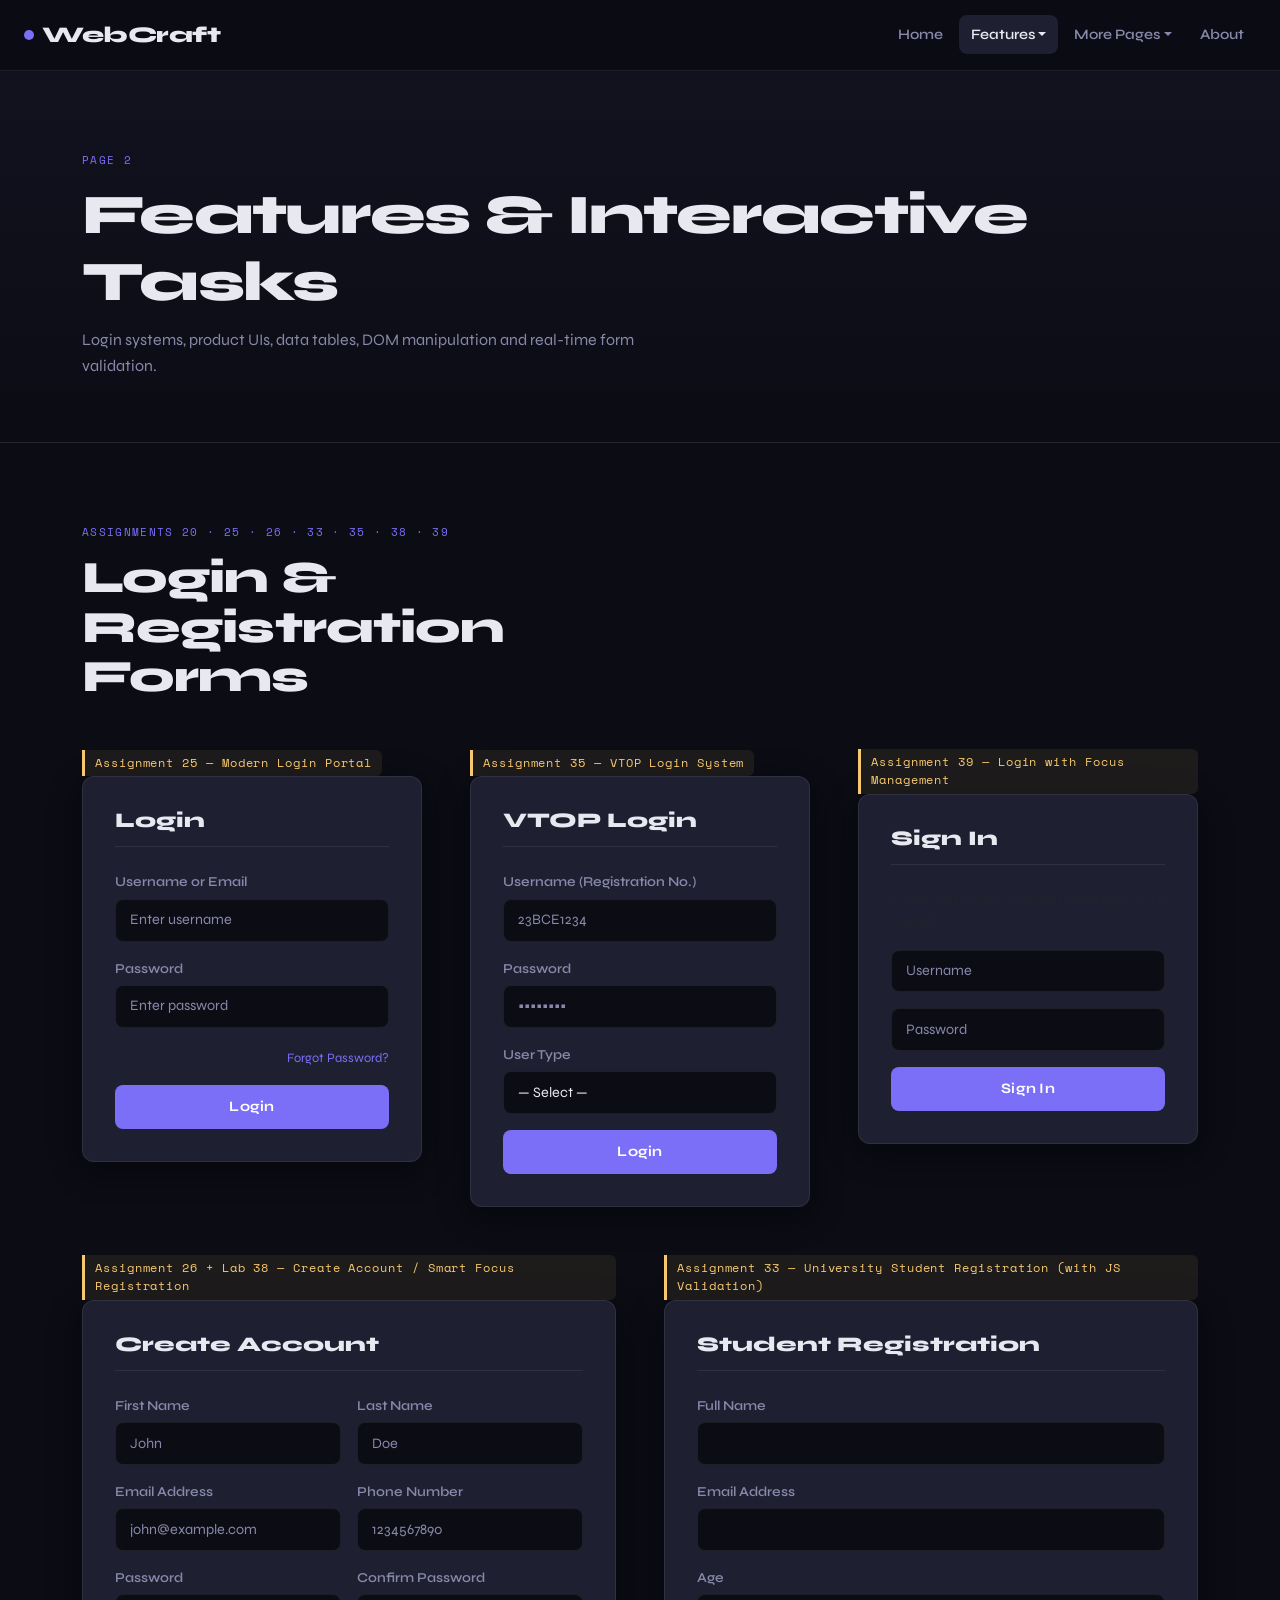
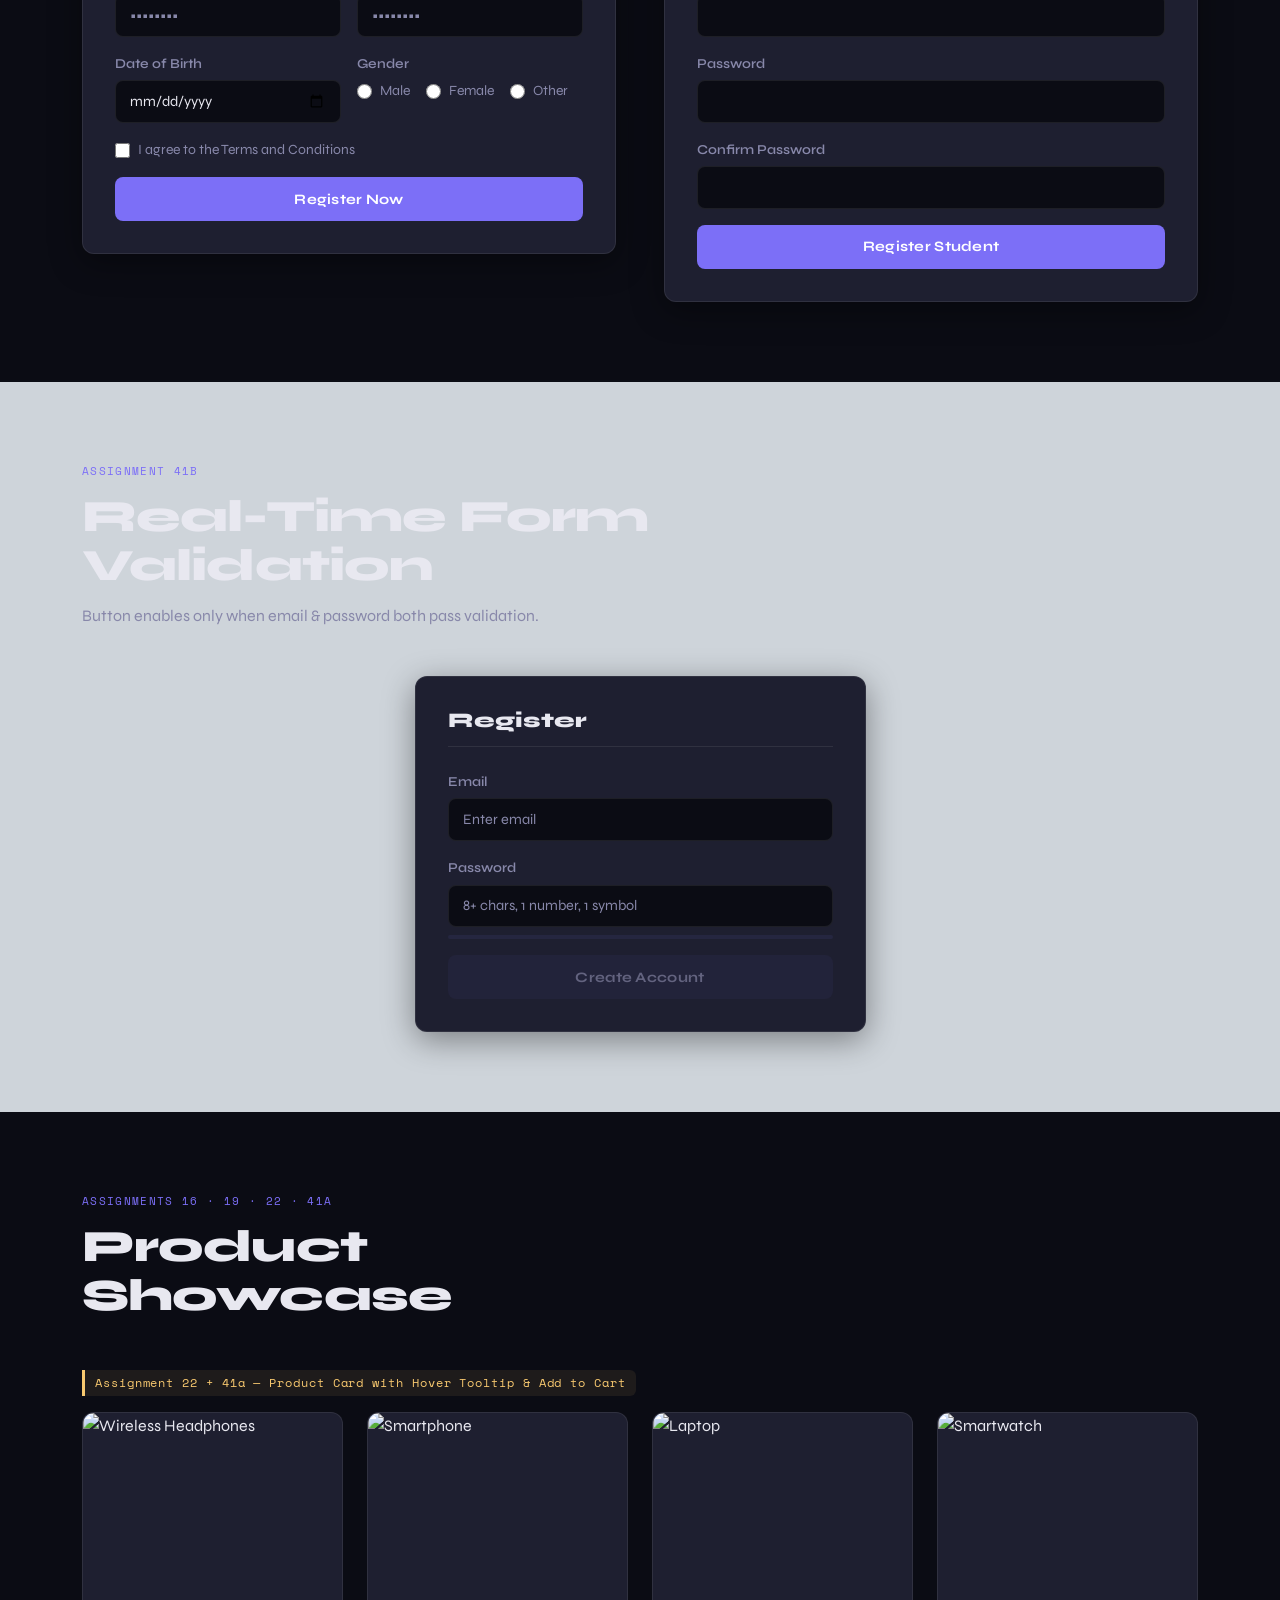
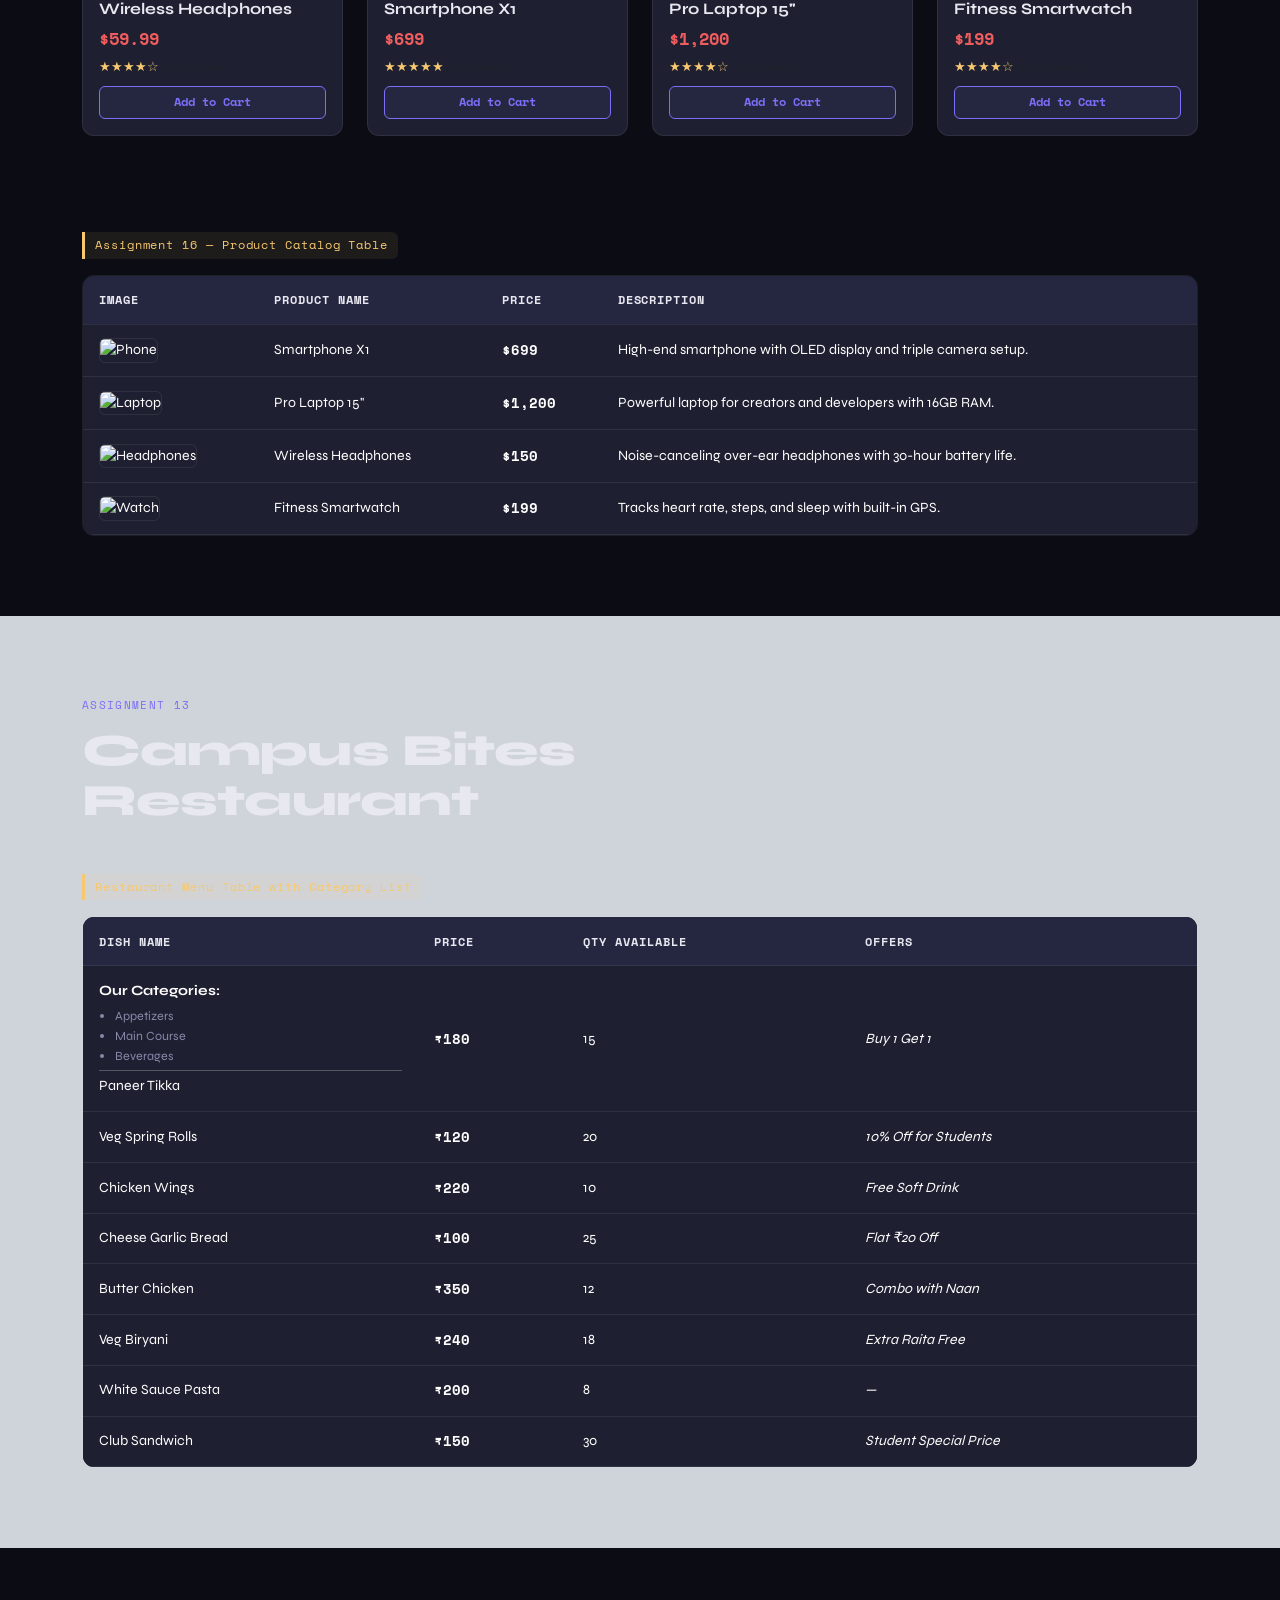
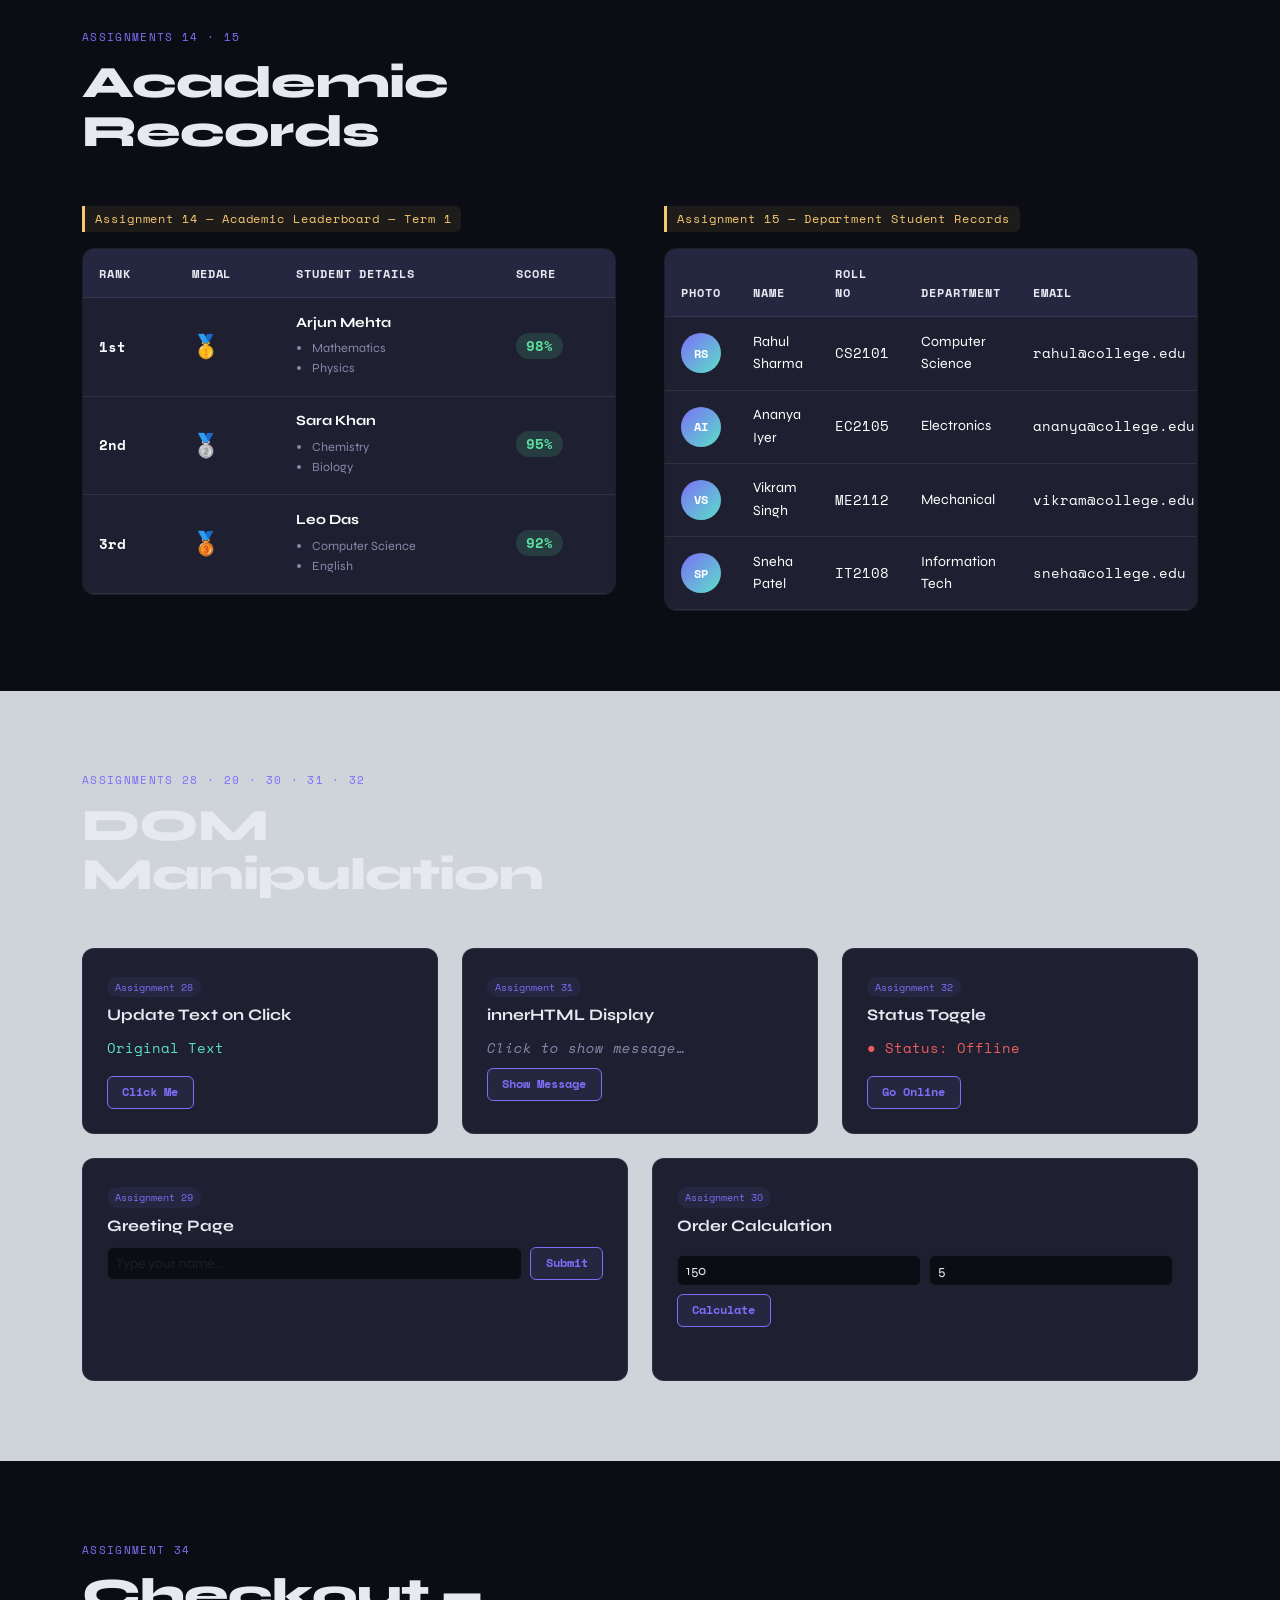
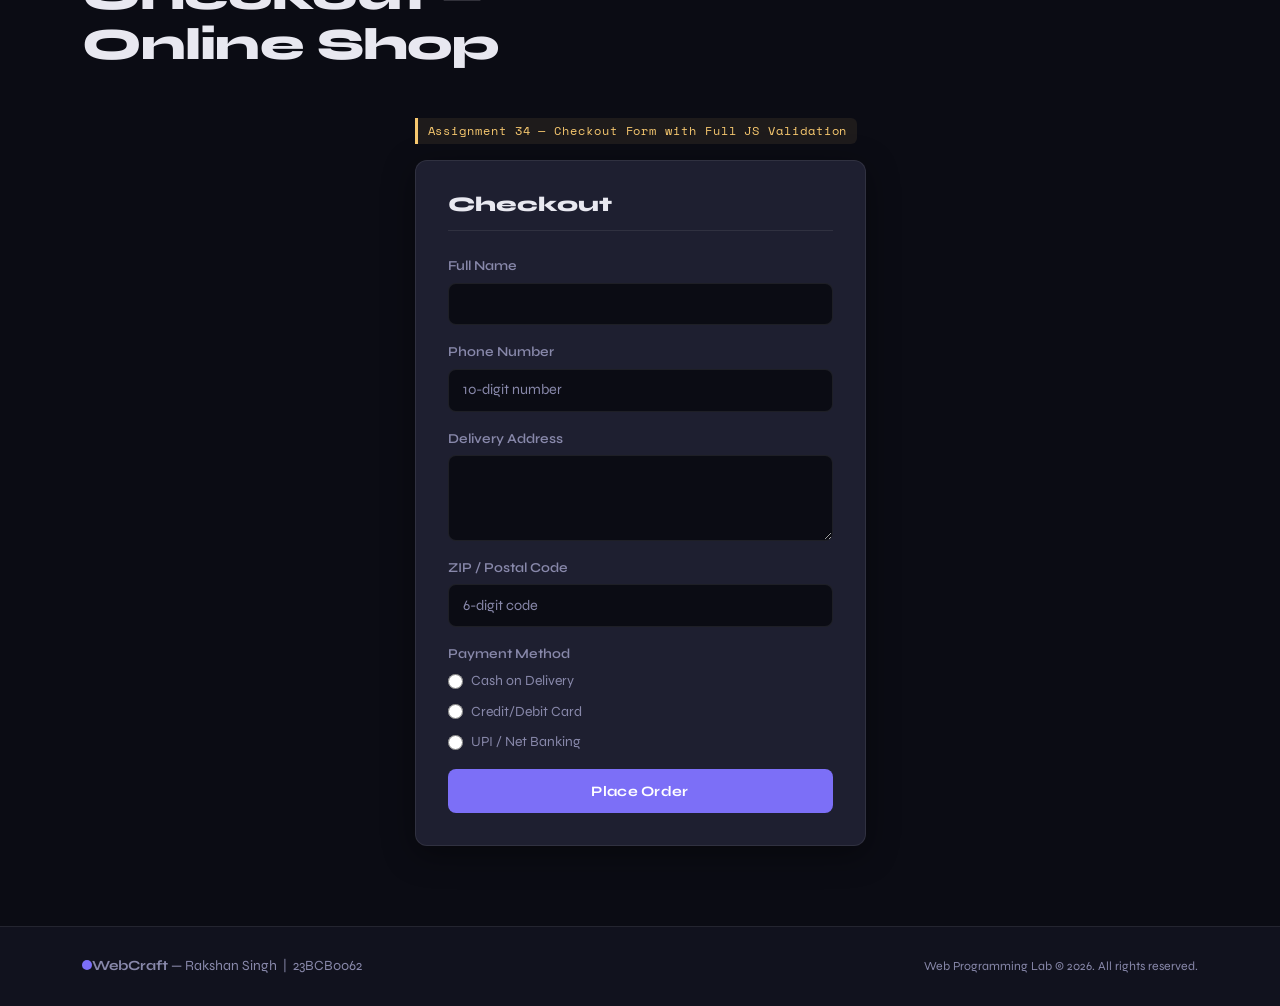
==== page2.html @ 4d91713a "Add files via upload" ====
<!DOCTYPE html>
<html lang="en">
<head>
  <meta charset="UTF-8" />
  <meta name="viewport" content="width=device-width, initial-scale=1.0" />
  <title>Features — WebCraft</title>
  <link href="https://cdn.jsdelivr.net/npm/bootstrap@5.3.2/dist/css/bootstrap.min.css" rel="stylesheet" />
  <link href="https://fonts.googleapis.com/css2?family=Space+Mono:wght@400;700&family=Syne:wght@400;600;800&display=swap" rel="stylesheet" />
  <link rel="stylesheet" href="styles.css" />
</head>
<body>

<!-- ═══════════════════════════════ NAVBAR ═══════════════════════════════ -->
<nav class="navbar navbar-expand-lg sticky-top" id="mainNav">
  <div class="container-fluid px-4">
    <a class="navbar-brand" href="index.html"><span class="brand-dot"></span>WebCraft</a>
    <button class="navbar-toggler" type="button" data-bs-toggle="collapse" data-bs-target="#navbarNav">
      <span class="toggler-icon"></span>
    </button>
    <div class="collapse navbar-collapse justify-content-end" id="navbarNav">
      <ul class="navbar-nav gap-1 align-items-lg-center">
        <li class="nav-item"><a class="nav-link" href="index.html">Home</a></li>
        <li class="nav-item dropdown">
          <a class="nav-link dropdown-toggle active" href="#" role="button" data-bs-toggle="dropdown">Features</a>
          <ul class="dropdown-menu dropdown-menu-dark">
            <li><h6 class="dropdown-header">📋 Forms & Layouts</h6></li>
            <li><a class="dropdown-item" href="#login-section">Login / Registration</a></li>
            <li><a class="dropdown-item" href="#product-section">Product Showcase</a></li>
            <li><a class="dropdown-item" href="#menu-section">Restaurant Menu</a></li>
            <li><a class="dropdown-item" href="#leaderboard-section">Leaderboard</a></li>
            <li><hr class="dropdown-divider"></li>
            <li><h6 class="dropdown-header">⚡ Interactive JS</h6></li>
            <li><a class="dropdown-item" href="#dom-section">DOM Manipulation</a></li>
            <li><a class="dropdown-item" href="#validation-section">Live Validation</a></li>
            <li><a class="dropdown-item" href="#checkout-section">Checkout Form</a></li>
          </ul>
        </li>
        <li class="nav-item dropdown">
          <a class="nav-link dropdown-toggle" href="#" role="button" data-bs-toggle="dropdown">More Pages</a>
          <ul class="dropdown-menu dropdown-menu-dark">
            <li><a class="dropdown-item" href="page3.html#course-section">Course Outline</a></li>
            <li><a class="dropdown-item" href="page3.html#student-section">Student Records</a></li>
            <li><a class="dropdown-item" href="page3.html#booking-section">Hotel Booking</a></li>
            <li><a class="dropdown-item" href="page3.html#exam-section">Exam Registration</a></li>
            <li><a class="dropdown-item" href="page3.html#contact-section">Contact Us</a></li>
          </ul>
        </li>
        <li class="nav-item"><a class="nav-link" href="page3.html">About</a></li>
      </ul>
    </div>
  </div>
</nav>

<!-- PAGE HERO -->
<div class="page-hero">
  <div class="container">
    <span class="section-tag">PAGE 2</span>
    <h1 class="page-hero-title">Features & Interactive Tasks</h1>
    <p class="page-hero-sub">Login systems, product UIs, data tables, DOM manipulation and real-time form validation.</p>
  </div>
</div>

<!-- ════════════════════════════════════════════════════════════════
     SECTION 1 — LOGIN / REGISTRATION  (Assignments 20, 25, 26, 33, 35, 38, 39)
════════════════════════════════════════════════════════════════ -->
<section class="py-6" id="login-section">
  <div class="container">
    <div class="section-header mb-5">
      <span class="section-tag">ASSIGNMENTS 20 · 25 · 26 · 33 · 35 · 38 · 39</span>
      <h2 class="section-title">Login & Registration Forms</h2>
    </div>

    <div class="row g-5 justify-content-center">

      <!-- ── Assignment 25: Modern Login Portal ── -->
      <div class="col-lg-4 col-md-6">
        <div class="task-label">Assignment 25 — Modern Login Portal</div>
        <div class="form-glass-card">
          <h4 class="form-card-title">Login</h4>
          <form id="loginForm25" novalidate>
            <div class="mb-3">
              <label class="form-label">Username or Email</label>
              <input type="text" id="user25" class="form-control fc-dark" placeholder="Enter username" required>
            </div>
            <div class="mb-3">
              <label class="form-label">Password</label>
              <input type="password" id="pass25" class="form-control fc-dark" placeholder="Enter password" required>
            </div>
            <div class="text-end mb-3">
              <a href="#" class="forgot-link">Forgot Password?</a>
            </div>
            <button type="submit" class="btn btn-primary-custom w-100">Login</button>
          </form>
        </div>
      </div>

      <!-- ── Assignment 35: VTOP Login ── -->
      <div class="col-lg-4 col-md-6">
        <div class="task-label">Assignment 35 — VTOP Login System</div>
        <div class="form-glass-card">
          <h4 class="form-card-title">VTOP Login</h4>
          <form id="vtopForm" novalidate>
            <div class="mb-3">
              <label class="form-label">Username (Registration No.)</label>
              <input type="text" id="vtopUser" class="form-control fc-dark" placeholder="23BCE1234" required>
              <div class="err-msg" id="vtopUserErr">Username is required.</div>
            </div>
            <div class="mb-3">
              <label class="form-label">Password</label>
              <input type="password" id="vtopPass" class="form-control fc-dark" placeholder="••••••••" required>
              <div class="err-msg" id="vtopPassErr">Password is required.</div>
            </div>
            <div class="mb-3">
              <label class="form-label">User Type</label>
              <select id="vtopType" class="form-select fc-dark">
                <option value="">— Select —</option>
                <option value="student">Student</option>
                <option value="faculty">Faculty</option>
                <option value="admin">Admin</option>
              </select>
              <div class="err-msg" id="vtopTypeErr">Please select user type.</div>
            </div>
            <button type="submit" class="btn btn-primary-custom w-100">Login</button>
          </form>
          <!-- Dashboard (hidden by default) -->
          <div id="vtopDashboard" class="vtop-dashboard d-none mt-3">
            <h5 id="vtopWelcomeMsg" class="text-success"></h5>
            <p>You have successfully accessed the VTOP Dashboard.</p>
            <button class="btn btn-sm btn-outline-danger" onclick="vtopLogout()">Logout</button>
          </div>
        </div>
      </div>

      <!-- ── Assignment 39: Focus-managed Login ── -->
      <div class="col-lg-4 col-md-6">
        <div class="task-label">Assignment 39 — Login with Focus Management</div>
        <div class="form-glass-card">
          <h4 class="form-card-title">Sign In</h4>
          <p class="text-muted small">Tab or press Enter after username to jump to password.</p>
          <form id="loginForm39">
            <div class="mb-3">
              <input type="text" id="username39" class="form-control fc-dark" placeholder="Username" required>
            </div>
            <div class="mb-3">
              <input type="password" id="password39" class="form-control fc-dark" placeholder="Password" required>
            </div>
            <button type="submit" class="btn btn-primary-custom w-100">Sign In</button>
          </form>
        </div>
      </div>

      <!-- ── Assignment 26 / Lab38: Create Account ── -->
      <div class="col-lg-6">
        <div class="task-label">Assignment 26 + Lab 38 — Create Account / Smart Focus Registration</div>
        <div class="form-glass-card">
          <h4 class="form-card-title">Create Account</h4>
          <form id="regForm26" novalidate>
            <div class="row g-3">
              <div class="col-6">
                <label class="form-label">First Name</label>
                <input type="text" id="fn26" class="form-control fc-dark" placeholder="John" required>
              </div>
              <div class="col-6">
                <label class="form-label">Last Name</label>
                <input type="text" id="ln26" class="form-control fc-dark" placeholder="Doe" required>
              </div>
              <div class="col-6">
                <label class="form-label">Email Address</label>
                <input type="email" id="email26" class="form-control fc-dark" placeholder="john@example.com" required>
              </div>
              <div class="col-6">
                <label class="form-label">Phone Number</label>
                <input type="tel" id="phone26" class="form-control fc-dark" placeholder="1234567890" required>
              </div>
              <div class="col-6">
                <label class="form-label">Password</label>
                <input type="password" id="pass26" class="form-control fc-dark" placeholder="••••••••" required>
              </div>
              <div class="col-6">
                <label class="form-label">Confirm Password</label>
                <input type="password" id="cpass26" class="form-control fc-dark" placeholder="••••••••" required>
              </div>
              <div class="col-6">
                <label class="form-label">Date of Birth</label>
                <input type="date" id="dob26" class="form-control fc-dark" required>
              </div>
              <div class="col-6">
                <label class="form-label d-block">Gender</label>
                <div class="d-flex gap-3 mt-1">
                  <label class="check-label"><input type="radio" name="gender26" value="male"> Male</label>
                  <label class="check-label"><input type="radio" name="gender26" value="female"> Female</label>
                  <label class="check-label"><input type="radio" name="gender26" value="other"> Other</label>
                </div>
              </div>
              <div class="col-12">
                <label class="check-label">
                  <input type="checkbox" id="terms26" required> I agree to the Terms and Conditions
                </label>
              </div>
              <div class="col-12">
                <div class="err-msg" id="regErr26"></div>
                <button type="submit" class="btn btn-primary-custom w-100">Register Now</button>
              </div>
            </div>
          </form>
        </div>
      </div>

      <!-- ── Assignment 33: University Student Registration with Validation ── -->
      <div class="col-lg-6">
        <div class="task-label">Assignment 33 — University Student Registration (with JS Validation)</div>
        <div class="form-glass-card">
          <h4 class="form-card-title">Student Registration</h4>
          <form id="uniForm33" novalidate>
            <div class="mb-3">
              <label class="form-label">Full Name</label>
              <input type="text" id="stuName33" class="form-control fc-dark" required>
              <div class="err-msg" id="nameErr33">Full name is required.</div>
            </div>
            <div class="mb-3">
              <label class="form-label">Email Address</label>
              <input type="email" id="stuEmail33" class="form-control fc-dark" required>
              <div class="err-msg" id="emailErr33">Enter a valid email address.</div>
            </div>
            <div class="mb-3">
              <label class="form-label">Age</label>
              <input type="number" id="stuAge33" class="form-control fc-dark" required>
              <div class="err-msg" id="ageErr33">Must be a number and at least 18.</div>
            </div>
            <div class="mb-3">
              <label class="form-label">Password</label>
              <input type="password" id="stuPass33" class="form-control fc-dark" required>
              <div class="err-msg" id="passErr33">Minimum 8 characters required.</div>
            </div>
            <div class="mb-3">
              <label class="form-label">Confirm Password</label>
              <input type="password" id="stuConfirm33" class="form-control fc-dark" required>
              <div class="err-msg" id="confirmErr33">Passwords do not match.</div>
            </div>
            <button type="submit" class="btn btn-primary-custom w-100">Register Student</button>
          </form>
        </div>
      </div>

    </div>
  </div>
</section>

<!-- ════════════════════════════════════════════════════════════════
     SECTION 2 — LIVE FORM VALIDATION  (Assignment 41b)
════════════════════════════════════════════════════════════════ -->
<section class="py-6 bg-dark-subtle" id="validation-section">
  <div class="container">
    <div class="section-header mb-5">
      <span class="section-tag">ASSIGNMENT 41b</span>
      <h2 class="section-title">Real-Time Form Validation</h2>
      <p class="section-sub">Button enables only when email & password both pass validation.</p>
    </div>
    <div class="row justify-content-center">
      <div class="col-md-5">
        <div class="form-glass-card">
          <h4 class="form-card-title">Register</h4>
          <form id="regForm41" novalidate>
            <div class="mb-3 position-relative">
              <label class="form-label">Email</label>
              <input type="text" id="email41" class="form-control fc-dark" placeholder="Enter email">
              <span id="emailIcon41" class="valid-icon"></span>
              <div class="err-msg" id="emailError41">Invalid email format</div>
            </div>
            <div class="mb-3">
              <label class="form-label">Password</label>
              <input type="password" id="password41" class="form-control fc-dark" placeholder="8+ chars, 1 number, 1 symbol">
              <div class="err-msg" id="passError41">Password is too weak</div>
              <div class="password-strength-bar mt-2">
                <div id="strengthBar" class="strength-fill"></div>
              </div>
              <small id="strengthText" class="text-muted"></small>
            </div>
            <button type="submit" id="submitBtn41" class="btn btn-primary-custom w-100" disabled>Create Account</button>
          </form>
        </div>
      </div>
    </div>
  </div>
</section>

<!-- ════════════════════════════════════════════════════════════════
     SECTION 3 — PRODUCT SHOWCASE  (Assignments 16, 19, 22, 41a)
════════════════════════════════════════════════════════════════ -->
<section class="py-6" id="product-section">
  <div class="container">
    <div class="section-header mb-5">
      <span class="section-tag">ASSIGNMENTS 16 · 19 · 22 · 41a</span>
      <h2 class="section-title">Product Showcase</h2>
    </div>

    <!-- Assignment 22: Product Card with hover + Add to Cart -->
    <div class="task-label mb-3">Assignment 22 + 41a — Product Card with Hover Tooltip & Add to Cart</div>
    <div class="row g-4 justify-content-center mb-5">
      <div class="col-md-4 col-lg-3" id="tooltip-product-col">
        <div class="product-card-custom position-relative">
          <div class="tooltip-wrapper">
            <img src="https://via.placeholder.com/280x200/1a1a2e/e0e0ff?text=Wireless+Headphones" alt="Wireless Headphones" class="product-img-custom" id="productImg41">
            <div id="tooltip41" class="product-tooltip">
              <span class="tooltip-price">Price: $59.99</span>
              <hr class="tooltip-hr">
              <span>High-quality noise-canceling, 20hrs battery, ergonomic design</span>
            </div>
          </div>
          <div class="p-3">
            <h5 class="product-name-custom">Wireless Headphones</h5>
            <div class="product-price-custom">$59.99</div>
            <div class="product-rating">★★★★☆ <small class="text-muted">(128 Reviews)</small></div>
            <button class="btn btn-accent-sm w-100 mt-2" onclick="addToCart(this, 'Wireless Headphones')">Add to Cart</button>
          </div>
        </div>
      </div>

      <!-- Assignment 19: Flexbox Product Grid -->
      <div class="col-md-4 col-lg-3">
        <div class="product-card-custom">
          <img src="https://via.placeholder.com/280x200/1a1a2e/e0e0ff?text=Smartphone+X1" alt="Smartphone" class="product-img-custom">
          <div class="p-3">
            <h5 class="product-name-custom">Smartphone X1</h5>
            <div class="product-price-custom">$699</div>
            <div class="product-rating">★★★★★ <small class="text-muted">(340 Reviews)</small></div>
            <button class="btn btn-accent-sm w-100 mt-2" onclick="addToCart(this, 'Smartphone X1')">Add to Cart</button>
          </div>
        </div>
      </div>

      <div class="col-md-4 col-lg-3">
        <div class="product-card-custom">
          <img src="https://via.placeholder.com/280x200/1a1a2e/e0e0ff?text=Pro+Laptop+15" alt="Laptop" class="product-img-custom">
          <div class="p-3">
            <h5 class="product-name-custom">Pro Laptop 15"</h5>
            <div class="product-price-custom">$1,200</div>
            <div class="product-rating">★★★★☆ <small class="text-muted">(215 Reviews)</small></div>
            <button class="btn btn-accent-sm w-100 mt-2" onclick="addToCart(this, 'Pro Laptop 15')">Add to Cart</button>
          </div>
        </div>
      </div>

      <div class="col-md-4 col-lg-3">
        <div class="product-card-custom">
          <img src="https://via.placeholder.com/280x200/1a1a2e/e0e0ff?text=Smartwatch" alt="Smartwatch" class="product-img-custom">
          <div class="p-3">
            <h5 class="product-name-custom">Fitness Smartwatch</h5>
            <div class="product-price-custom">$199</div>
            <div class="product-rating">★★★★☆ <small class="text-muted">(90 Reviews)</small></div>
            <button class="btn btn-accent-sm w-100 mt-2" onclick="addToCart(this, 'Fitness Smartwatch')">Add to Cart</button>
          </div>
        </div>
      </div>
    </div>

    <!-- Cart Status -->
    <div id="cartStatus" class="cart-status d-none">
      🛒 Cart: <span id="cartItems"></span>
    </div>

    <!-- Assignment 16: Product Catalog Table -->
    <div class="task-label mt-5 mb-3">Assignment 16 — Product Catalog Table</div>
    <div class="table-wrapper">
      <table class="table table-dark table-hover align-middle mb-0">
        <thead>
          <tr>
            <th>Image</th>
            <th>Product Name</th>
            <th>Price</th>
            <th>Description</th>
          </tr>
        </thead>
        <tbody>
          <tr>
            <td><img src="https://via.placeholder.com/60x60/2a2a4a/e0e0ff?text=📱" alt="Phone" class="table-img"></td>
            <td>Smartphone X1</td>
            <td class="price-cell">$699</td>
            <td>High-end smartphone with OLED display and triple camera setup.</td>
          </tr>
          <tr>
            <td><img src="https://via.placeholder.com/60x60/2a2a4a/e0e0ff?text=💻" alt="Laptop" class="table-img"></td>
            <td>Pro Laptop 15"</td>
            <td class="price-cell">$1,200</td>
            <td>Powerful laptop for creators and developers with 16GB RAM.</td>
          </tr>
          <tr>
            <td><img src="https://via.placeholder.com/60x60/2a2a4a/e0e0ff?text=🎧" alt="Headphones" class="table-img"></td>
            <td>Wireless Headphones</td>
            <td class="price-cell">$150</td>
            <td>Noise-canceling over-ear headphones with 30-hour battery life.</td>
          </tr>
          <tr>
            <td><img src="https://via.placeholder.com/60x60/2a2a4a/e0e0ff?text=⌚" alt="Watch" class="table-img"></td>
            <td>Fitness Smartwatch</td>
            <td class="price-cell">$199</td>
            <td>Tracks heart rate, steps, and sleep with built-in GPS.</td>
          </tr>
        </tbody>
      </table>
    </div>

  </div>
</section>

<!-- ════════════════════════════════════════════════════════════════
     SECTION 4 — RESTAURANT MENU  (Assignment 13)
════════════════════════════════════════════════════════════════ -->
<section class="py-6 bg-dark-subtle" id="menu-section">
  <div class="container">
    <div class="section-header mb-5">
      <span class="section-tag">ASSIGNMENT 13</span>
      <h2 class="section-title">Campus Bites Restaurant</h2>
    </div>
    <div class="task-label mb-3">Restaurant Menu Table with Category List</div>
    <div class="table-wrapper">
      <table class="table table-dark table-hover align-middle mb-0">
        <thead>
          <tr>
            <th>Dish Name</th>
            <th>Price</th>
            <th>Qty Available</th>
            <th>Offers</th>
          </tr>
        </thead>
        <tbody>
          <tr>
            <td>
              <strong class="d-block">Our Categories:</strong>
              <ul class="menu-cat-list">
                <li>Appetizers</li>
                <li>Main Course</li>
                <li>Beverages</li>
              </ul>
              <hr class="my-1">
              Paneer Tikka
            </td>
            <td class="price-cell">₹180</td>
            <td>15</td>
            <td class="offer-cell">Buy 1 Get 1</td>
          </tr>
          <tr>
            <td>Veg Spring Rolls</td>
            <td class="price-cell">₹120</td>
            <td>20</td>
            <td class="offer-cell">10% Off for Students</td>
          </tr>
          <tr>
            <td>Chicken Wings</td>
            <td class="price-cell">₹220</td>
            <td>10</td>
            <td class="offer-cell">Free Soft Drink</td>
          </tr>
          <tr>
            <td>Cheese Garlic Bread</td>
            <td class="price-cell">₹100</td>
            <td>25</td>
            <td class="offer-cell">Flat ₹20 Off</td>
          </tr>
          <tr>
            <td>Butter Chicken</td>
            <td class="price-cell">₹350</td>
            <td>12</td>
            <td class="offer-cell">Combo with Naan</td>
          </tr>
          <tr>
            <td>Veg Biryani</td>
            <td class="price-cell">₹240</td>
            <td>18</td>
            <td class="offer-cell">Extra Raita Free</td>
          </tr>
          <tr>
            <td>White Sauce Pasta</td>
            <td class="price-cell">₹200</td>
            <td>8</td>
            <td class="offer-cell">—</td>
          </tr>
          <tr>
            <td>Club Sandwich</td>
            <td class="price-cell">₹150</td>
            <td>30</td>
            <td class="offer-cell">Student Special Price</td>
          </tr>
        </tbody>
      </table>
    </div>
  </div>
</section>

<!-- ════════════════════════════════════════════════════════════════
     SECTION 5 — LEADERBOARD + STUDENT RECORDS  (Assignments 14, 15)
════════════════════════════════════════════════════════════════ -->
<section class="py-6" id="leaderboard-section">
  <div class="container">
    <div class="section-header mb-5">
      <span class="section-tag">ASSIGNMENTS 14 · 15</span>
      <h2 class="section-title">Academic Records</h2>
    </div>
    <div class="row g-5">

      <!-- Assignment 14: Academic Leaderboard -->
      <div class="col-lg-6">
        <div class="task-label mb-3">Assignment 14 — Academic Leaderboard — Term 1</div>
        <div class="table-wrapper">
          <table class="table table-dark table-hover align-middle mb-0">
            <thead>
              <tr><th>Rank</th><th>Medal</th><th>Student Details</th><th>Score</th></tr>
            </thead>
            <tbody>
              <tr>
                <td class="rank-cell">1st</td>
                <td><span class="medal gold">🥇</span></td>
                <td>
                  <strong>Arjun Mehta</strong>
                  <ul class="subject-list"><li>Mathematics</li><li>Physics</li></ul>
                </td>
                <td><span class="score-badge">98%</span></td>
              </tr>
              <tr>
                <td class="rank-cell">2nd</td>
                <td><span class="medal silver">🥈</span></td>
                <td>
                  <strong>Sara Khan</strong>
                  <ul class="subject-list"><li>Chemistry</li><li>Biology</li></ul>
                </td>
                <td><span class="score-badge">95%</span></td>
              </tr>
              <tr>
                <td class="rank-cell">3rd</td>
                <td><span class="medal bronze">🥉</span></td>
                <td>
                  <strong>Leo Das</strong>
                  <ul class="subject-list"><li>Computer Science</li><li>English</li></ul>
                </td>
                <td><span class="score-badge">92%</span></td>
              </tr>
            </tbody>
          </table>
        </div>
      </div>

      <!-- Assignment 15: Department Student Records -->
      <div class="col-lg-6">
        <div class="task-label mb-3">Assignment 15 — Department Student Records</div>
        <div class="table-wrapper">
          <table class="table table-dark table-hover align-middle mb-0">
            <thead>
              <tr><th>Photo</th><th>Name</th><th>Roll No</th><th>Department</th><th>Email</th></tr>
            </thead>
            <tbody>
              <tr>
                <td><div class="student-avatar">RS</div></td>
                <td>Rahul Sharma</td>
                <td class="mono-text">CS2101</td>
                <td>Computer Science</td>
                <td class="mono-text small">rahul@college.edu</td>
              </tr>
              <tr>
                <td><div class="student-avatar">AI</div></td>
                <td>Ananya Iyer</td>
                <td class="mono-text">EC2105</td>
                <td>Electronics</td>
                <td class="mono-text small">ananya@college.edu</td>
              </tr>
              <tr>
                <td><div class="student-avatar">VS</div></td>
                <td>Vikram Singh</td>
                <td class="mono-text">ME2112</td>
                <td>Mechanical</td>
                <td class="mono-text small">vikram@college.edu</td>
              </tr>
              <tr>
                <td><div class="student-avatar">SP</div></td>
                <td>Sneha Patel</td>
                <td class="mono-text">IT2108</td>
                <td>Information Tech</td>
                <td class="mono-text small">sneha@college.edu</td>
              </tr>
            </tbody>
          </table>
        </div>
      </div>

    </div>
  </div>
</section>

<!-- ════════════════════════════════════════════════════════════════
     SECTION 6 — DOM MANIPULATION  (Assignments 28, 29, 30, 31, 32)
════════════════════════════════════════════════════════════════ -->
<section class="py-6 bg-dark-subtle" id="dom-section">
  <div class="container">
    <div class="section-header mb-5">
      <span class="section-tag">ASSIGNMENTS 28 · 29 · 30 · 31 · 32</span>
      <h2 class="section-title">DOM Manipulation</h2>
    </div>
    <div class="row g-4">

      <!-- Assignment 28 -->
      <div class="col-md-4">
        <div class="demo-card">
          <div class="demo-tag">Assignment 28</div>
          <h5>Update Text on Click</h5>
          <p id="textPara28b" class="demo-output-text">Original Text</p>
          <button class="btn btn-accent-sm" onclick="document.getElementById('textPara28b').textContent='Welcome to JavaScript!'">Click Me</button>
        </div>
      </div>

      <!-- Assignment 31 -->
      <div class="col-md-4">
        <div class="demo-card">
          <div class="demo-tag">Assignment 31</div>
          <h5>innerHTML Display</h5>
          <div id="messageDisplay31b" class="demo-output-text muted-placeholder">Click to show message…</div>
          <button class="btn btn-accent-sm mt-2" onclick="document.getElementById('messageDisplay31b').innerHTML='<strong style=\'color:var(--accent)\'>Welcome to JavaScript!</strong>'">Show Message</button>
        </div>
      </div>

      <!-- Assignment 32 -->
      <div class="col-md-4">
        <div class="demo-card">
          <div class="demo-tag">Assignment 32</div>
          <h5>Status Toggle</h5>
          <p id="statusDisplay32b" class="demo-output-text status-offline">● Status: Offline</p>
          <button class="btn btn-accent-sm" onclick="goOnline('statusDisplay32b')">Go Online</button>
        </div>
      </div>

      <!-- Assignment 29 -->
      <div class="col-md-6">
        <div class="demo-card">
          <div class="demo-tag">Assignment 29</div>
          <h5>Greeting Page</h5>
          <div class="d-flex gap-2 mt-2">
            <input type="text" id="userName29b" class="form-control form-control-sm demo-input" placeholder="Type your name…">
            <button class="btn btn-accent-sm" onclick="greetUser('userName29b','displayMessage29b')">Submit</button>
          </div>
          <div id="displayMessage29b" class="demo-output-text mt-2"></div>
        </div>
      </div>

      <!-- Assignment 30 -->
      <div class="col-md-6">
        <div class="demo-card">
          <div class="demo-tag">Assignment 30</div>
          <h5>Order Calculation</h5>
          <div class="row g-2 mt-1">
            <div class="col-6">
              <input type="number" id="priceInput30b" class="form-control form-control-sm demo-input" placeholder="Price (₹)" value="150">
            </div>
            <div class="col-6">
              <input type="number" id="qtyInput30b" class="form-control form-control-sm demo-input" placeholder="Qty" value="5">
            </div>
          </div>
          <button class="btn btn-accent-sm mt-2" onclick="calcOrder('priceInput30b','qtyInput30b','orderResult30b')">Calculate</button>
          <div id="orderResult30b" class="demo-output-text mt-2"></div>
        </div>
      </div>

    </div>
  </div>
</section>

<!-- ════════════════════════════════════════════════════════════════
     SECTION 7 — CHECKOUT FORM  (Assignment 34)
════════════════════════════════════════════════════════════════ -->
<section class="py-6" id="checkout-section">
  <div class="container">
    <div class="section-header mb-5">
      <span class="section-tag">ASSIGNMENT 34</span>
      <h2 class="section-title">Checkout — Online Shop</h2>
    </div>
    <div class="row justify-content-center">
      <div class="col-lg-5 col-md-7">
        <div class="task-label mb-3">Assignment 34 — Checkout Form with Full JS Validation</div>
        <div class="form-glass-card">
          <h4 class="form-card-title">Checkout</h4>
          <form id="checkoutForm34" novalidate>
            <div class="mb-3">
              <label class="form-label">Full Name</label>
              <input type="text" id="fullName34" class="form-control fc-dark">
              <div class="err-msg" id="nameErr34">Name is required</div>
            </div>
            <div class="mb-3">
              <label class="form-label">Phone Number</label>
              <input type="text" id="phone34" class="form-control fc-dark" placeholder="10-digit number">
              <div class="err-msg" id="phoneErr34">Enter exactly 10 digits</div>
            </div>
            <div class="mb-3">
              <label class="form-label">Delivery Address</label>
              <textarea id="address34" class="form-control fc-dark" rows="3"></textarea>
              <div class="err-msg" id="addrErr34">Address is required</div>
            </div>
            <div class="mb-3">
              <label class="form-label">ZIP / Postal Code</label>
              <input type="text" id="zip34" class="form-control fc-dark" placeholder="6-digit code">
              <div class="err-msg" id="zipErr34">Invalid ZIP code format</div>
            </div>
            <div class="mb-3">
              <label class="form-label">Payment Method</label>
              <div class="d-flex flex-column gap-2">
                <label class="check-label"><input type="radio" name="payment34" value="cod"> Cash on Delivery</label>
                <label class="check-label"><input type="radio" name="payment34" value="card"> Credit/Debit Card</label>
                <label class="check-label"><input type="radio" name="payment34" value="upi"> UPI / Net Banking</label>
              </div>
              <div class="err-msg" id="payErr34">Please select a payment option</div>
            </div>
            <button type="submit" class="btn btn-primary-custom w-100">Place Order</button>
          </form>
        </div>
      </div>
    </div>
  </div>
</section>

<!-- ═══════════════════════════════ FOOTER ═══════════════════════════════ -->
<footer class="site-footer">
  <div class="container">
    <div class="row align-items-center">
      <div class="col-md-6"><span class="brand-dot"></span><strong>WebCraft</strong> — Rakshan Singh &nbsp;|&nbsp; 23BCB0062</div>
      <div class="col-md-6 text-md-end mt-3 mt-md-0"><small>Web Programming Lab &copy; 2026. All rights reserved.</small></div>
    </div>
  </div>
</footer>

<script src="https://cdn.jsdelivr.net/npm/bootstrap@5.3.2/dist/js/bootstrap.bundle.min.js"></script>
<script src="script.js"></script>
</body>
</html>
---- styles.css ----
/* ═══════════════════════════════════════════════════════════
   WebCraft — styles.css
   Rakshan Singh · 23BCB0062 · Web Programming Lab
═══════════════════════════════════════════════════════════ */

/* ── CSS VARIABLES ── */
:root {
  --bg:         #0b0c14;
  --bg2:        #11121e;
  --bg3:        #181929;
  --surface:    #1e1f30;
  --surface2:   #252640;
  --border:     rgba(255,255,255,0.08);
  --accent:     #7c6ff7;
  --accent2:    #5be0c8;
  --accent3:    #f7c86f;
  --text:       #e8e8f0;
  --text-muted: #8888aa;
  --red:        #f05d5e;
  --green:      #5be0a0;
  --radius:     12px;
  --radius-sm:  8px;
  --shadow:     0 8px 32px rgba(0,0,0,0.4);
  --font-display: 'Syne', sans-serif;
  --font-mono:    'Space Mono', monospace;
}

/* ── RESET & BASE ── */
*, *::before, *::after { box-sizing: border-box; margin: 0; padding: 0; }

html { scroll-behavior: smooth; }

body {
  background-color: var(--bg);
  color: var(--text);
  font-family: var(--font-display);
  line-height: 1.6;
  overflow-x: hidden;
}

::selection { background: var(--accent); color: #fff; }

/* ── SCROLLBAR ── */
::-webkit-scrollbar { width: 6px; }
::-webkit-scrollbar-track { background: var(--bg2); }
::-webkit-scrollbar-thumb { background: var(--surface2); border-radius: 3px; }

/* ── SPACING UTILITY ── */
.py-6 { padding-top: 5rem; padding-bottom: 5rem; }

/* ════════════════════════════════════════════════════════
   NAVBAR
════════════════════════════════════════════════════════ */
#mainNav {
  background: rgba(11,12,20,0.85);
  backdrop-filter: blur(16px);
  -webkit-backdrop-filter: blur(16px);
  border-bottom: 1px solid var(--border);
  padding: 0.75rem 0;
  z-index: 1000;
  transition: background 0.3s;
}

.navbar-brand {
  font-family: var(--font-display);
  font-weight: 800;
  font-size: 1.4rem;
  color: var(--text) !important;
  letter-spacing: -0.02em;
  display: flex;
  align-items: center;
  gap: 8px;
}

.brand-dot {
  width: 10px;
  height: 10px;
  border-radius: 50%;
  background: var(--accent);
  display: inline-block;
  flex-shrink: 0;
}

.navbar-nav .nav-link {
  color: var(--text-muted) !important;
  font-size: 0.9rem;
  font-weight: 600;
  padding: 0.5rem 0.75rem !important;
  border-radius: var(--radius-sm);
  transition: all 0.2s;
}
.navbar-nav .nav-link:hover,
.navbar-nav .nav-link.active {
  color: var(--text) !important;
  background: var(--surface);
}

.navbar-toggler { border: 1px solid var(--border); padding: 6px 10px; }
.toggler-icon {
  display: block; width: 20px; height: 2px;
  background: var(--text);
  box-shadow: 0 5px 0 var(--text), 0 10px 0 var(--text);
}

/* Dropdown */
.dropdown-menu-dark {
  background: var(--surface) !important;
  border: 1px solid var(--border) !important;
  border-radius: var(--radius-sm) !important;
  padding: 0.5rem !important;
  box-shadow: var(--shadow);
}
.dropdown-menu-dark .dropdown-item {
  color: var(--text-muted) !important;
  border-radius: 6px;
  padding: 0.4rem 0.75rem;
  font-size: 0.875rem;
  transition: all 0.15s;
}
.dropdown-menu-dark .dropdown-item:hover {
  background: var(--surface2) !important;
  color: var(--text) !important;
}
.dropdown-header {
  color: var(--accent) !important;
  font-size: 0.72rem;
  font-family: var(--font-mono);
  letter-spacing: 0.1em;
  padding: 0.5rem 0.75rem 0.25rem;
}
.dropdown-divider { border-color: var(--border) !important; }

/* ════════════════════════════════════════════════════════
   HERO SECTION
════════════════════════════════════════════════════════ */
.hero-section {
  position: relative;
  overflow: hidden;
  background: var(--bg);
}

.hero-grid-bg {
  position: absolute;
  inset: 0;
  background-image:
    linear-gradient(var(--border) 1px, transparent 1px),
    linear-gradient(90deg, var(--border) 1px, transparent 1px);
  background-size: 50px 50px;
  opacity: 0.4;
}

.hero-badge {
  display: inline-block;
  background: var(--surface);
  border: 1px solid var(--border);
  color: var(--accent);
  font-family: var(--font-mono);
  font-size: 0.7rem;
  letter-spacing: 0.12em;
  padding: 6px 14px;
  border-radius: 100px;
}

.hero-title {
  font-family: var(--font-display);
  font-weight: 800;
  font-size: clamp(3rem, 7vw, 5.5rem);
  line-height: 1.05;
  letter-spacing: -0.03em;
  color: var(--text);
}

.text-accent { color: var(--accent); }

.hero-sub {
  color: var(--text-muted);
  font-size: 1.1rem;
  max-width: 520px;
  line-height: 1.7;
}

/* Hero card stack */
.hero-card-stack {
  position: relative;
  height: 380px;
  margin-left: 2rem;
}

.hero-card {
  position: absolute;
  background: var(--surface);
  border: 1px solid var(--border);
  border-radius: var(--radius);
  padding: 1.25rem 1.5rem;
  box-shadow: var(--shadow);
}

.hc1 { width: 240px; top: 30px; left: 20px; }
.hc2 { width: 210px; top: 140px; left: 110px; }
.hc3 { width: 190px; top: 250px; left: 30px; }

.hc-label {
  font-family: var(--font-mono);
  font-size: 0.72rem;
  color: var(--text-muted);
  letter-spacing: 0.05em;
  display: block;
  margin-bottom: 12px;
}

.hc-bar {
  height: 8px;
  background: var(--accent);
  border-radius: 4px;
  margin-bottom: 6px;
  opacity: 0.7;
}
.hc-bar.short { width: 60%; opacity: 0.4; }

.hc-dot-row { display: flex; gap: 6px; }
.hc-dot { width: 10px; height: 10px; border-radius: 50%; }
.hc-dot.green  { background: var(--green); }
.hc-dot.yellow { background: var(--accent3); }
.hc-dot.red    { background: var(--red); }

.hc-grid-mini {
  display: grid;
  grid-template-columns: repeat(4, 1fr);
  gap: 4px;
}
.hc-grid-mini::before,
.hc-grid-mini::after {
  content: '';
  height: 12px;
  background: var(--surface2);
  border-radius: 3px;
  grid-column: span 2;
}

/* Orbs */
.orb {
  position: absolute;
  border-radius: 50%;
  filter: blur(80px);
  pointer-events: none;
  opacity: 0.25;
}
.orb1 { width: 500px; height: 500px; background: var(--accent); top: -100px; right: -100px; }
.orb2 { width: 400px; height: 400px; background: var(--accent2); bottom: -100px; left: 10%; }

/* ════════════════════════════════════════════════════════
   BUTTONS
════════════════════════════════════════════════════════ */
.btn-primary-custom {
  background: var(--accent);
  color: #fff;
  border: none;
  border-radius: 8px;
  padding: 0.7rem 1.5rem;
  font-family: var(--font-display);
  font-weight: 700;
  font-size: 0.9rem;
  letter-spacing: 0.02em;
  transition: all 0.2s;
}
.btn-primary-custom:hover { background: #6558e8; color: #fff; transform: translateY(-2px); box-shadow: 0 8px 20px rgba(124,111,247,0.35); }
.btn-primary-custom:disabled { background: var(--surface2); color: var(--text-muted); cursor: not-allowed; }

.btn-outline-custom {
  background: transparent;
  color: var(--text);
  border: 1px solid var(--border);
  border-radius: 8px;
  padding: 0.7rem 1.5rem;
  font-family: var(--font-display);
  font-weight: 700;
  font-size: 0.9rem;
  transition: all 0.2s;
}
.btn-outline-custom:hover { background: var(--surface); color: var(--text); border-color: var(--accent); }

.btn-accent-sm {
  background: var(--surface2);
  color: var(--accent);
  border: 1px solid var(--accent);
  border-radius: 6px;
  padding: 0.4rem 0.9rem;
  font-family: var(--font-mono);
  font-size: 0.78rem;
  font-weight: 700;
  cursor: pointer;
  transition: all 0.2s;
}
.btn-accent-sm:hover { background: var(--accent); color: #fff; }

/* ════════════════════════════════════════════════════════
   STATS
════════════════════════════════════════════════════════ */
.stats-section { background: var(--bg2); border-top: 1px solid var(--border); border-bottom: 1px solid var(--border); }

.stat-card {
  background: var(--surface);
  border: 1px solid var(--border);
  border-radius: var(--radius);
  padding: 2rem 1rem;
  transition: transform 0.2s;
}
.stat-card:hover { transform: translateY(-4px); }

.stat-num {
  font-family: var(--font-display);
  font-weight: 800;
  font-size: 2.8rem;
  color: var(--accent);
  line-height: 1;
}
.stat-label {
  font-family: var(--font-mono);
  font-size: 0.72rem;
  color: var(--text-muted);
  letter-spacing: 0.08em;
  text-transform: uppercase;
  margin-top: 0.5rem;
}

/* ════════════════════════════════════════════════════════
   SECTION HEADERS
════════════════════════════════════════════════════════ */
.section-header { max-width: 600px; }
.section-tag {
  font-family: var(--font-mono);
  font-size: 0.7rem;
  color: var(--accent);
  letter-spacing: 0.12em;
  text-transform: uppercase;
  display: block;
  margin-bottom: 0.75rem;
}
.section-title {
  font-family: var(--font-display);
  font-weight: 800;
  font-size: clamp(1.8rem, 4vw, 2.8rem);
  letter-spacing: -0.02em;
  line-height: 1.1;
  color: var(--text);
}
.section-sub { color: var(--text-muted); margin-top: 0.75rem; }

/* ════════════════════════════════════════════════════════
   FEATURE CARDS
════════════════════════════════════════════════════════ */
.bg-dark-subtle { background: var(--bg2); }

.feature-card {
  background: var(--surface);
  border: 1px solid var(--border);
  border-radius: var(--radius);
  padding: 1.75rem;
  height: 100%;
  transition: all 0.25s;
  position: relative;
  overflow: hidden;
}
.feature-card::before {
  content: '';
  position: absolute;
  top: 0; left: 0; right: 0;
  height: 2px;
  background: linear-gradient(90deg, var(--accent), var(--accent2));
  opacity: 0;
  transition: opacity 0.25s;
}
.feature-card:hover { transform: translateY(-4px); border-color: var(--accent); }
.feature-card:hover::before { opacity: 1; }
.feature-card h4 { font-weight: 800; font-size: 1.05rem; margin: 0.75rem 0 0.5rem; color: var(--text); }
.feature-card p { color: var(--text-muted); font-size: 0.875rem; line-height: 1.6; }
.fc-icon { font-size: 2rem; }
.fc-link { color: var(--accent); font-family: var(--font-mono); font-size: 0.8rem; text-decoration: none; }
.fc-link:hover { text-decoration: underline; }

/* ════════════════════════════════════════════════════════
   DEMO CARDS
════════════════════════════════════════════════════════ */
.demo-card {
  background: var(--surface);
  border: 1px solid var(--border);
  border-radius: var(--radius);
  padding: 1.5rem;
  height: 100%;
}
.demo-card h5 { font-weight: 700; font-size: 1rem; margin-bottom: 0.75rem; color: var(--text); }
.demo-tag {
  font-family: var(--font-mono);
  font-size: 0.65rem;
  background: var(--surface2);
  color: var(--accent);
  padding: 2px 8px;
  border-radius: 100px;
  display: inline-block;
  margin-bottom: 0.5rem;
}
.demo-output-text {
  font-family: var(--font-mono);
  font-size: 0.9rem;
  color: var(--accent2);
  min-height: 1.4em;
}
.muted-placeholder { color: var(--text-muted) !important; font-style: italic; }
.demo-input {
  background: var(--bg) !important;
  border: 1px solid var(--border) !important;
  color: var(--text) !important;
  border-radius: 6px;
}
.demo-input:focus { border-color: var(--accent) !important; box-shadow: none !important; outline: none; }
.status-offline { color: var(--red) !important; }
.status-online  { color: var(--green) !important; }

/* ════════════════════════════════════════════════════════
   PAGE HERO (inner pages)
════════════════════════════════════════════════════════ */
.page-hero {
  padding: 5rem 0 3rem;
  background: linear-gradient(180deg, var(--bg2) 0%, var(--bg) 100%);
  border-bottom: 1px solid var(--border);
}
.page-hero-title {
  font-family: var(--font-display);
  font-weight: 800;
  font-size: clamp(2rem, 5vw, 3.5rem);
  letter-spacing: -0.03em;
  margin-top: 0.5rem;
  color: var(--text);
}
.page-hero-sub {
  color: var(--text-muted);
  font-size: 1rem;
  margin-top: 0.75rem;
  max-width: 600px;
}

/* ════════════════════════════════════════════════════════
   TASK LABEL
════════════════════════════════════════════════════════ */
.task-label {
  font-family: var(--font-mono);
  font-size: 0.72rem;
  color: var(--accent3);
  letter-spacing: 0.08em;
  padding: 4px 10px;
  background: rgba(247,200,111,0.08);
  border-left: 3px solid var(--accent3);
  border-radius: 0 6px 6px 0;
  display: inline-block;
}

/* ════════════════════════════════════════════════════════
   FORM CARDS
════════════════════════════════════════════════════════ */
.form-glass-card {
  background: var(--surface);
  border: 1px solid var(--border);
  border-radius: var(--radius);
  padding: 2rem;
  box-shadow: var(--shadow);
}
.form-card-title {
  font-weight: 800;
  font-size: 1.3rem;
  color: var(--text);
  margin-bottom: 1.5rem;
  padding-bottom: 0.75rem;
  border-bottom: 1px solid var(--border);
}

/* Dark form controls */
.fc-dark {
  background: var(--bg) !important;
  border: 1px solid var(--border) !important;
  color: var(--text) !important;
  border-radius: 8px !important;
  padding: 0.6rem 0.9rem !important;
  font-size: 0.9rem !important;
  transition: border-color 0.2s, box-shadow 0.2s !important;
}
.fc-dark:focus {
  border-color: var(--accent) !important;
  box-shadow: 0 0 0 3px rgba(124,111,247,0.15) !important;
  outline: none;
}
.fc-dark::placeholder { color: var(--text-muted) !important; }
.fc-dark option { background: var(--surface); color: var(--text); }

.form-label { font-size: 0.85rem; font-weight: 600; color: var(--text-muted); margin-bottom: 0.35rem; display: block; }

/* Error messages */
.err-msg {
  color: var(--red);
  font-size: 0.78rem;
  margin-top: 4px;
  display: none;
  font-family: var(--font-mono);
}
.err-msg.show { display: block; }

.forgot-link { color: var(--accent); font-size: 0.8rem; text-decoration: none; }
.forgot-link:hover { text-decoration: underline; }

/* Radio / Checkbox styling */
.check-label {
  display: flex;
  align-items: center;
  gap: 8px;
  color: var(--text-muted);
  font-size: 0.875rem;
  cursor: pointer;
  user-select: none;
}
.check-label input { accent-color: var(--accent); width: 15px; height: 15px; cursor: pointer; }

/* VTOP dashboard */
.vtop-dashboard {
  background: rgba(91,224,160,0.08);
  border: 1px solid rgba(91,224,160,0.2);
  border-radius: var(--radius-sm);
  padding: 1rem;
}

/* ════════════════════════════════════════════════════════
   REAL-TIME VALIDATION (Assignment 41b)
════════════════════════════════════════════════════════ */
.valid-icon {
  position: absolute;
  right: 12px;
  top: 38px;
  font-size: 1.1rem;
}

.password-strength-bar {
  height: 4px;
  background: var(--surface2);
  border-radius: 2px;
  overflow: hidden;
}
.strength-fill {
  height: 100%;
  width: 0;
  border-radius: 2px;
  transition: width 0.3s, background 0.3s;
}
.strength-weak   { width: 33%; background: var(--red); }
.strength-medium { width: 66%; background: var(--accent3); }
.strength-strong { width: 100%; background: var(--green); }

/* ════════════════════════════════════════════════════════
   TABLES
════════════════════════════════════════════════════════ */
.table-wrapper {
  border-radius: var(--radius);
  overflow: hidden;
  border: 1px solid var(--border);
}
.table-dark {
  background: var(--surface) !important;
  --bs-table-bg: var(--surface);
  --bs-table-hover-bg: var(--surface2);
  --bs-table-border-color: var(--border);
  color: var(--text);
}
.table-dark thead th {
  background: var(--surface2) !important;
  color: var(--text);
  font-family: var(--font-mono);
  font-size: 0.75rem;
  letter-spacing: 0.08em;
  text-transform: uppercase;
  padding: 0.9rem 1rem;
  border-bottom: 1px solid var(--border) !important;
}
.table-dark td { padding: 0.85rem 1rem; vertical-align: middle; border-color: var(--border) !important; font-size: 0.88rem; }

.price-cell { color: var(--green); font-weight: 700; font-family: var(--font-mono); }
.offer-cell { color: var(--accent3); font-style: italic; font-size: 0.82rem; }
.rank-cell  { font-family: var(--font-mono); font-weight: 700; font-size: 1rem; color: var(--accent); }
.mono-text  { font-family: var(--font-mono); font-size: 0.8rem; }
.score-badge {
  background: rgba(91,224,160,0.15);
  color: var(--green);
  font-weight: 700;
  font-family: var(--font-mono);
  padding: 3px 10px;
  border-radius: 100px;
  font-size: 0.85rem;
}
.medal { font-size: 1.4rem; }
.table-img { width: 52px; height: 52px; object-fit: cover; border-radius: 6px; border: 1px solid var(--border); }
.menu-cat-list { padding-left: 1rem; margin: 4px 0; font-size: 0.78rem; color: var(--text-muted); }
.subject-list { padding-left: 1rem; margin: 4px 0; font-size: 0.78rem; color: var(--text-muted); }

/* Student avatars */
.student-avatar {
  width: 40px; height: 40px;
  border-radius: 50%;
  background: linear-gradient(135deg, var(--accent), var(--accent2));
  display: flex; align-items: center; justify-content: center;
  font-family: var(--font-mono);
  font-weight: 700; font-size: 0.75rem;
  color: #fff;
}

/* ════════════════════════════════════════════════════════
   PRODUCT CARDS
════════════════════════════════════════════════════════ */
.product-card-custom {
  background: var(--surface);
  border: 1px solid var(--border);
  border-radius: var(--radius);
  overflow: hidden;
  transition: all 0.25s;
  height: 100%;
}
.product-card-custom:hover { transform: translateY(-5px); border-color: var(--accent); box-shadow: 0 16px 40px rgba(124,111,247,0.15); }

.product-img-custom { width: 100%; height: 170px; object-fit: cover; display: block; }
.product-name-custom { font-weight: 700; font-size: 1rem; color: var(--text); }
.product-price-custom { color: var(--red); font-weight: 700; font-family: var(--font-mono); font-size: 1.05rem; margin: 4px 0; }
.product-rating { font-size: 0.8rem; color: var(--accent3); }

/* Tooltip (Assignment 41a) */
.tooltip-wrapper { position: relative; overflow: hidden; }
.product-tooltip {
  position: absolute;
  inset: 0;
  background: rgba(11,12,20,0.92);
  color: var(--text);
  padding: 1rem;
  font-size: 0.82rem;
  opacity: 0;
  display: flex;
  flex-direction: column;
  justify-content: center;
  transition: opacity 0.25s;
  pointer-events: none;
}
.tooltip-wrapper:hover .product-tooltip { opacity: 1; }
.tooltip-price { color: var(--green); font-weight: 700; font-family: var(--font-mono); display: block; margin-bottom: 0.5rem; }
.tooltip-hr { border-color: var(--border); margin: 0.5rem 0; }

/* Cart status */
.cart-status {
  background: var(--surface);
  border: 1px solid var(--accent);
  border-radius: var(--radius-sm);
  padding: 0.75rem 1.25rem;
  font-family: var(--font-mono);
  font-size: 0.85rem;
  color: var(--accent);
  display: inline-block;
  margin-top: 0.5rem;
}

/* ════════════════════════════════════════════════════════
   ACADEMIC CONTENT CARDS
════════════════════════════════════════════════════════ */
.content-card {
  background: var(--surface);
  border: 1px solid var(--border);
  border-radius: var(--radius);
  padding: 2rem;
}
.content-card-title { font-weight: 800; font-size: 1.2rem; color: var(--accent); margin-bottom: 1.25rem; }
.outline-section-title { font-family: var(--font-mono); font-size: 0.75rem; letter-spacing: 0.1em; text-transform: uppercase; color: var(--accent2); margin-bottom: 0.75rem; }

.styled-ol { padding-left: 1.5rem; }
.styled-ol > li { margin-bottom: 0.75rem; font-weight: 600; color: var(--text); }
.styled-ul { list-style: square; padding-left: 1.25rem; margin-top: 0.4rem; }
.styled-ul li { font-weight: 400; color: var(--text-muted); font-size: 0.875rem; margin-bottom: 0.25rem; }

.styled-dl dt { font-weight: 700; color: var(--accent3); margin-top: 0.75rem; }
.styled-dl dd { color: var(--text-muted); font-size: 0.875rem; margin-left: 1rem; font-style: italic; }

/* University header/footer mini */
.uni-header {
  background: #003366;
  color: #fff;
  padding: 1rem 1.5rem;
  border-radius: var(--radius) var(--radius) 0 0;
}
.uni-nav-mini { margin-top: 0.5rem; display: flex; gap: 1.5rem; }
.uni-nav-mini a { color: rgba(255,255,255,0.8); text-decoration: none; font-size: 0.85rem; }
.uni-nav-mini a:hover { color: #ffcc00; }
.uni-footer-mini { background: #222; color: rgba(255,255,255,0.6); padding: 0.75rem 1.5rem; border-radius: 0 0 var(--radius) var(--radius); font-size: 0.8rem; text-align: center; }

/* Centered container demo */
.centered-container-demo {
  max-width: 900px;
  margin: 0 auto;
  background: var(--surface);
  border: 1px solid var(--border);
  border-radius: var(--radius);
  padding: 2.5rem;
}
.centered-container-demo p { color: var(--text-muted); margin-bottom: 1rem; font-size: 0.92rem; }

/* ════════════════════════════════════════════════════════
   CONTACT INFO BOXES
════════════════════════════════════════════════════════ */
.info-box {
  background: var(--surface);
  border: 1px solid var(--border);
  border-left: 4px solid var(--accent);
  border-radius: var(--radius-sm);
  padding: 1.25rem 1.5rem;
  display: flex;
  align-items: flex-start;
  gap: 1rem;
  height: 100%;
}
.info-icon { font-size: 1.5rem; flex-shrink: 0; }
.info-box strong { color: var(--text); font-size: 0.85rem; font-weight: 700; }
.info-box p { color: var(--text-muted); font-size: 0.875rem; }

.map-placeholder {
  background: var(--surface);
  border: 1px solid var(--border);
  border-radius: var(--radius);
  height: 180px;
  display: flex;
  align-items: center;
  justify-content: center;
  color: var(--text-muted);
  font-size: 0.9rem;
  margin-top: 0.5rem;
}

/* ════════════════════════════════════════════════════════
   ABOUT SECTION
════════════════════════════════════════════════════════ */
.about-avatar-block {
  position: relative;
  display: flex;
  align-items: center;
  justify-content: center;
  height: 300px;
}
.about-avatar {
  width: 180px;
  height: 180px;
  border-radius: 50%;
  background: linear-gradient(135deg, var(--accent), var(--accent2));
  display: flex;
  align-items: center;
  justify-content: center;
  font-family: var(--font-display);
  font-weight: 800;
  font-size: 3rem;
  color: #fff;
  z-index: 1;
  box-shadow: 0 0 60px rgba(124,111,247,0.35);
}
.about-glow {
  position: absolute;
  width: 250px;
  height: 250px;
  border-radius: 50%;
  background: var(--accent);
  opacity: 0.12;
  filter: blur(40px);
}
.about-name {
  font-weight: 800;
  font-size: 2.2rem;
  letter-spacing: -0.02em;
  color: var(--text);
}
.about-reg {
  font-family: var(--font-mono);
  color: var(--accent);
  font-size: 0.9rem;
  margin-bottom: 1rem;
}
.about-bio { color: var(--text-muted); font-size: 0.95rem; line-height: 1.7; margin-bottom: 1.5rem; }

.skills-grid { display: flex; flex-wrap: wrap; gap: 8px; }
.skill-chip {
  background: var(--surface2);
  border: 1px solid var(--border);
  color: var(--accent2);
  padding: 4px 12px;
  border-radius: 100px;
  font-family: var(--font-mono);
  font-size: 0.72rem;
  white-space: nowrap;
}

.task-summary { background: var(--surface); border: 1px solid var(--border); border-radius: var(--radius); padding: 1.25rem; }
.task-summary h6 { font-family: var(--font-mono); font-size: 0.75rem; letter-spacing: 0.1em; text-transform: uppercase; color: var(--accent); }
.task-chips { display: flex; flex-wrap: wrap; gap: 6px; }
.task-chip {
  background: var(--bg);
  border: 1px solid var(--border);
  color: var(--text-muted);
  padding: 3px 9px;
  border-radius: 100px;
  font-size: 0.68rem;
  font-family: var(--font-mono);
}

/* ════════════════════════════════════════════════════════
   FOOTER
════════════════════════════════════════════════════════ */
.site-footer {
  background: var(--bg2);
  border-top: 1px solid var(--border);
  padding: 1.75rem 0;
  color: var(--text-muted);
  font-size: 0.875rem;
}

/* ════════════════════════════════════════════════════════
   RESPONSIVE TWEAKS
════════════════════════════════════════════════════════ */
@media (max-width: 991.98px) {
  .hero-title { font-size: 2.8rem; }
  .navbar-nav { margin-top: 0.75rem; gap: 2px !important; }
  .navbar-nav .nav-link { border-radius: 6px; }
  .dropdown-menu { position: static !important; float: none; }
}

@media (max-width: 767.98px) {
  .py-6 { padding-top: 3rem; padding-bottom: 3rem; }
  .hero-title { font-size: 2.2rem; }
  .page-hero { padding: 3.5rem 0 2rem; }
  .form-glass-card { padding: 1.5rem; }
  .stat-num { font-size: 2rem; }
}
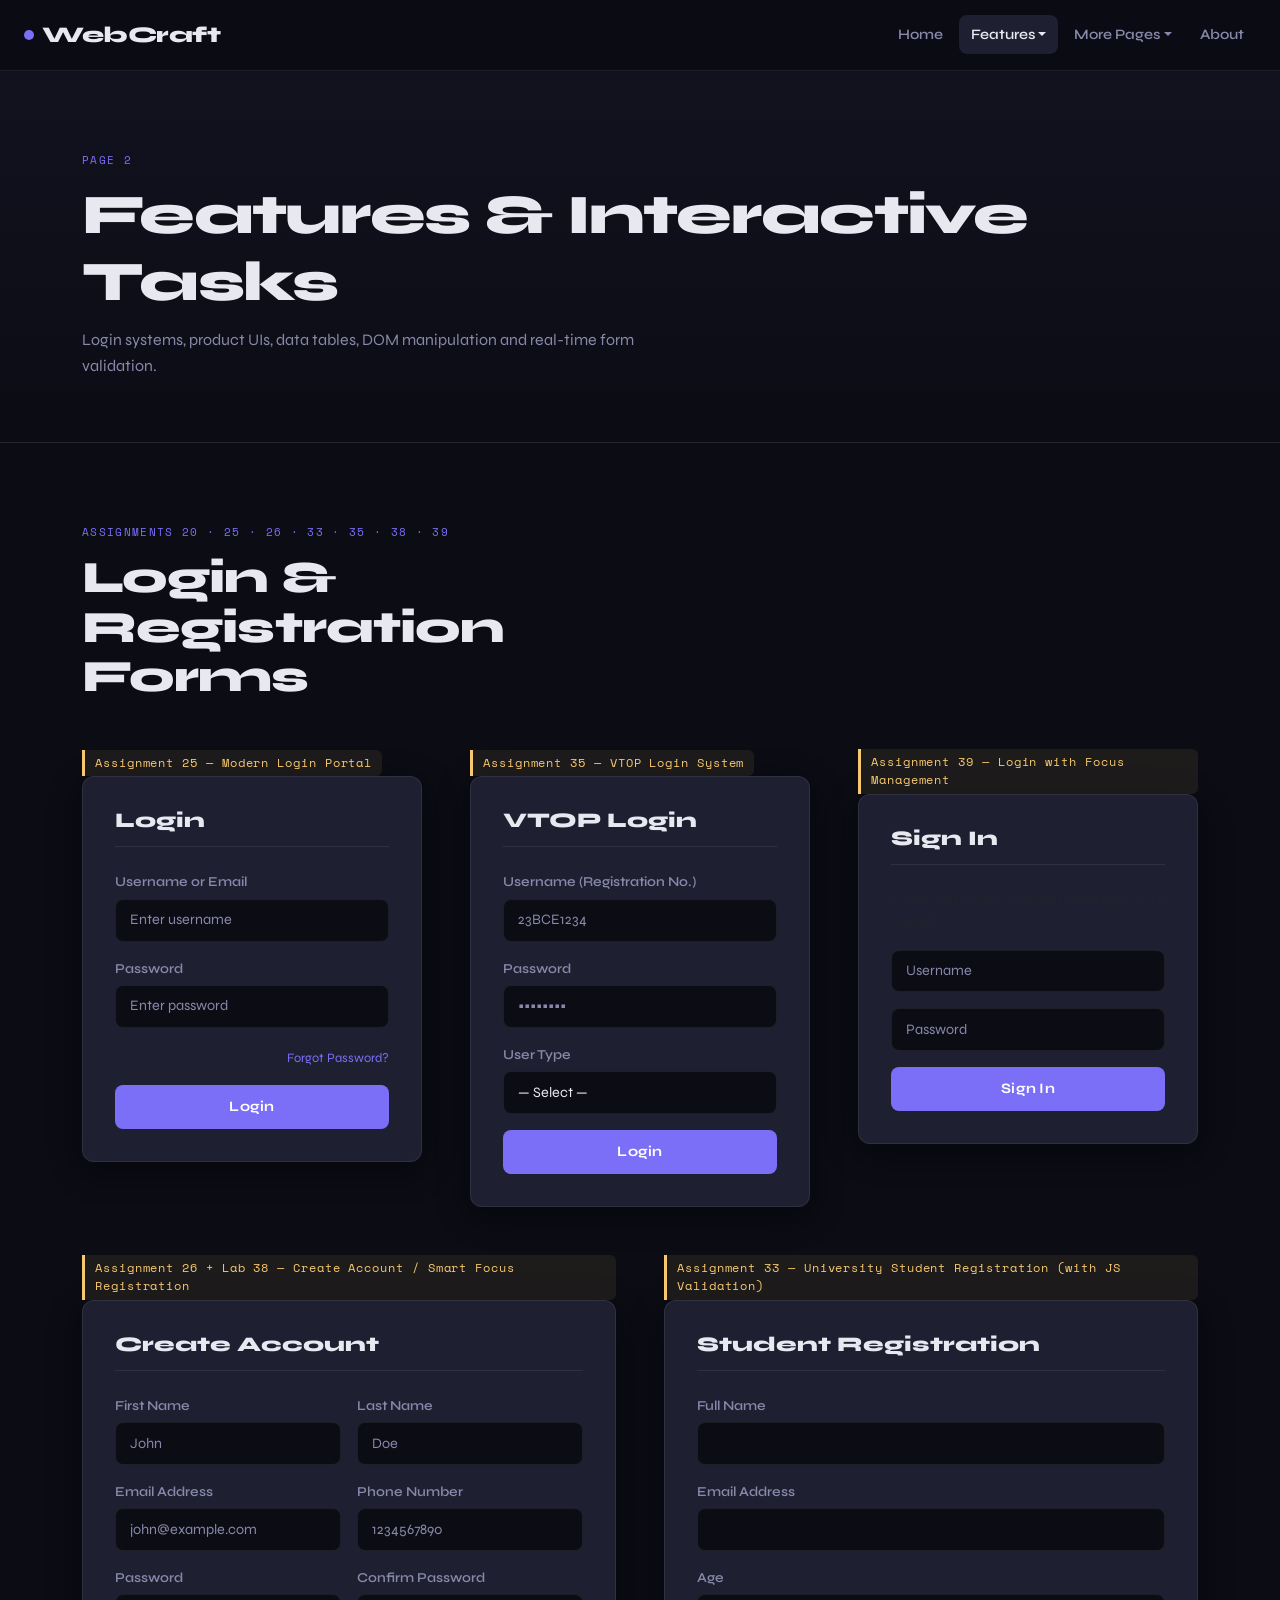
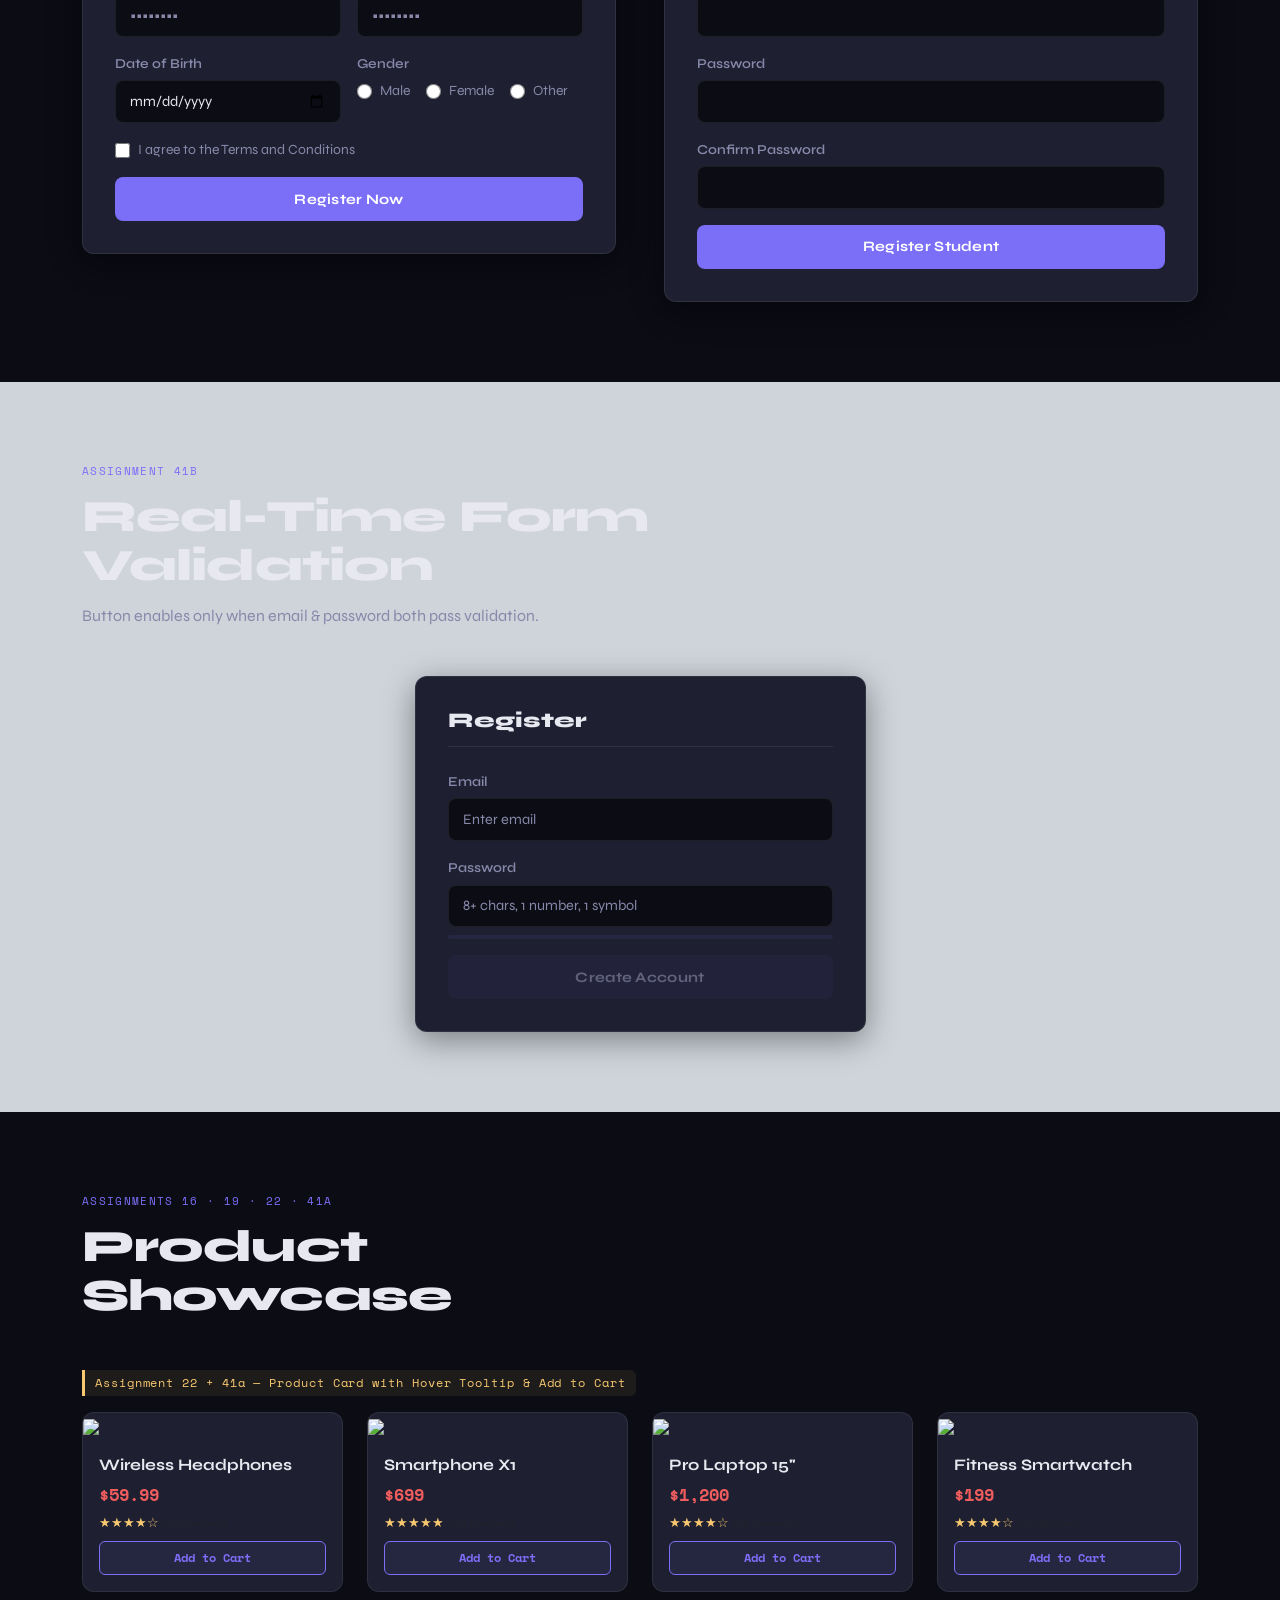
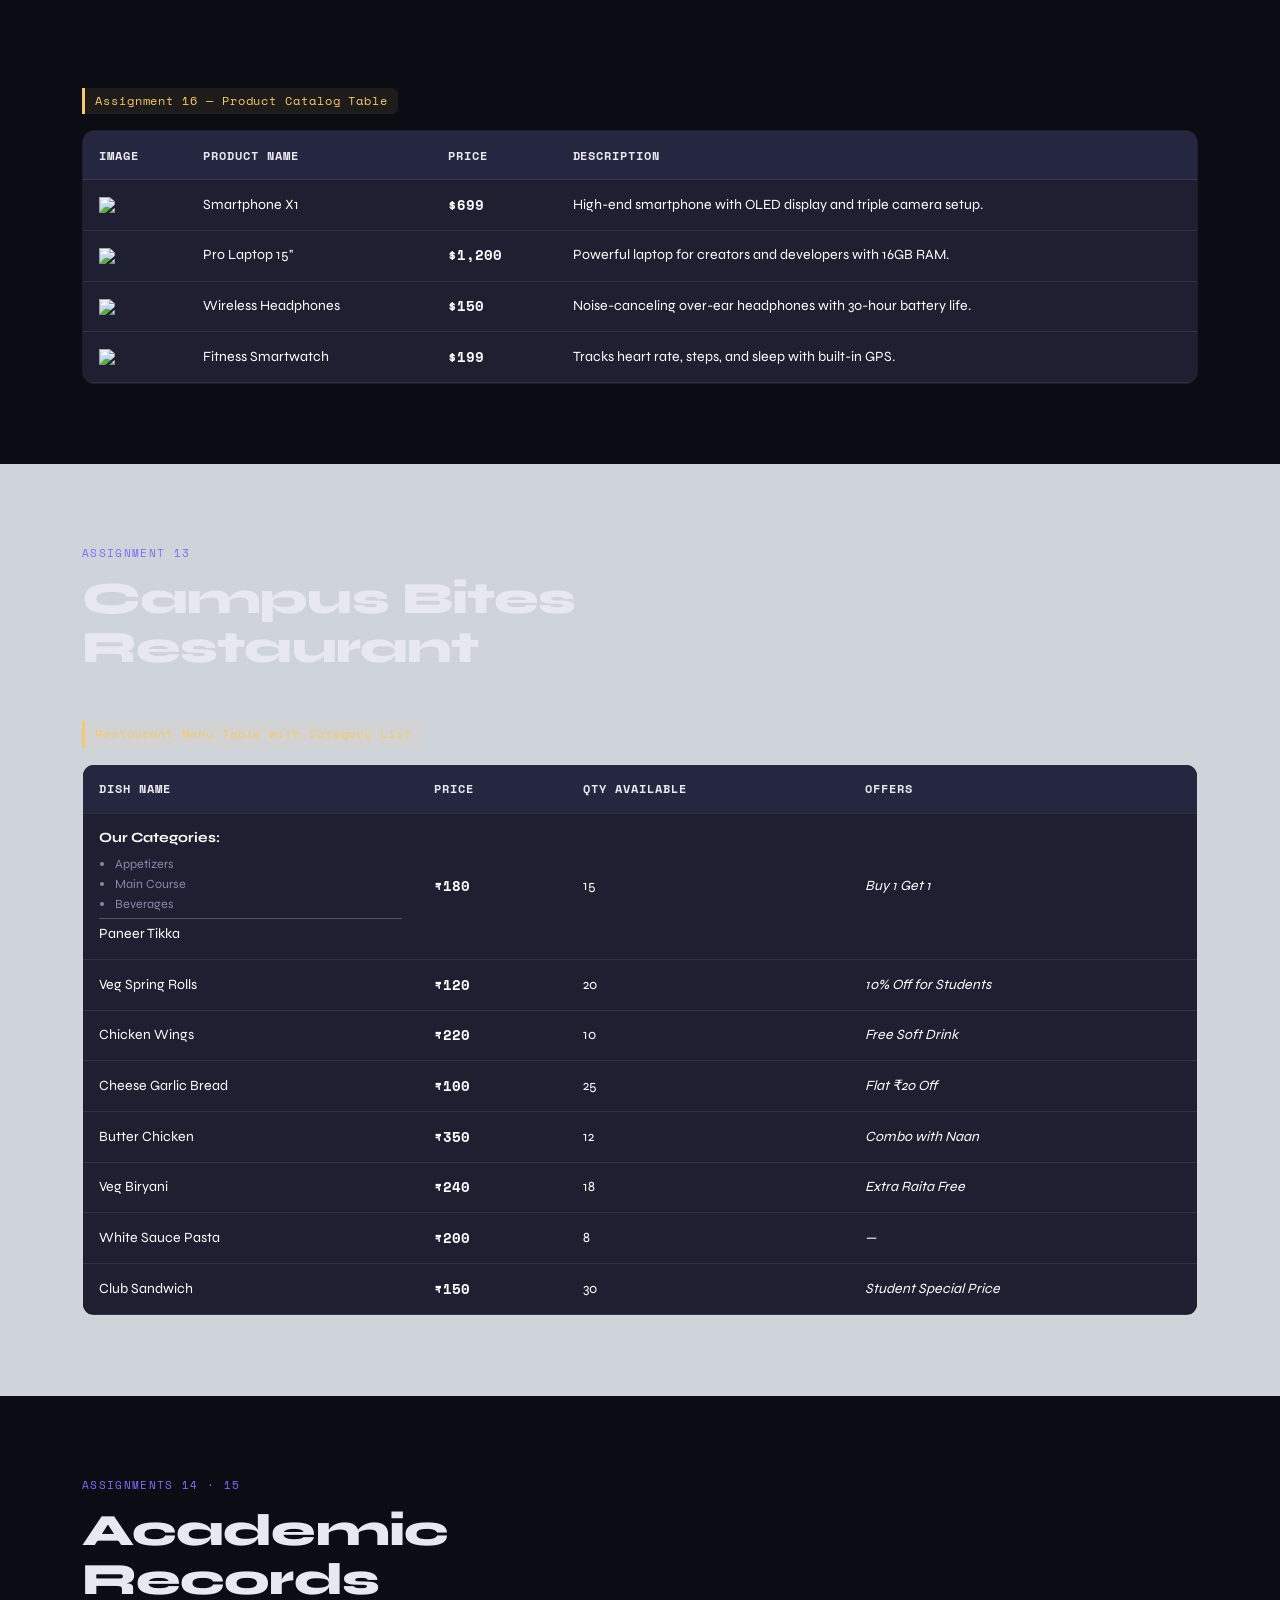
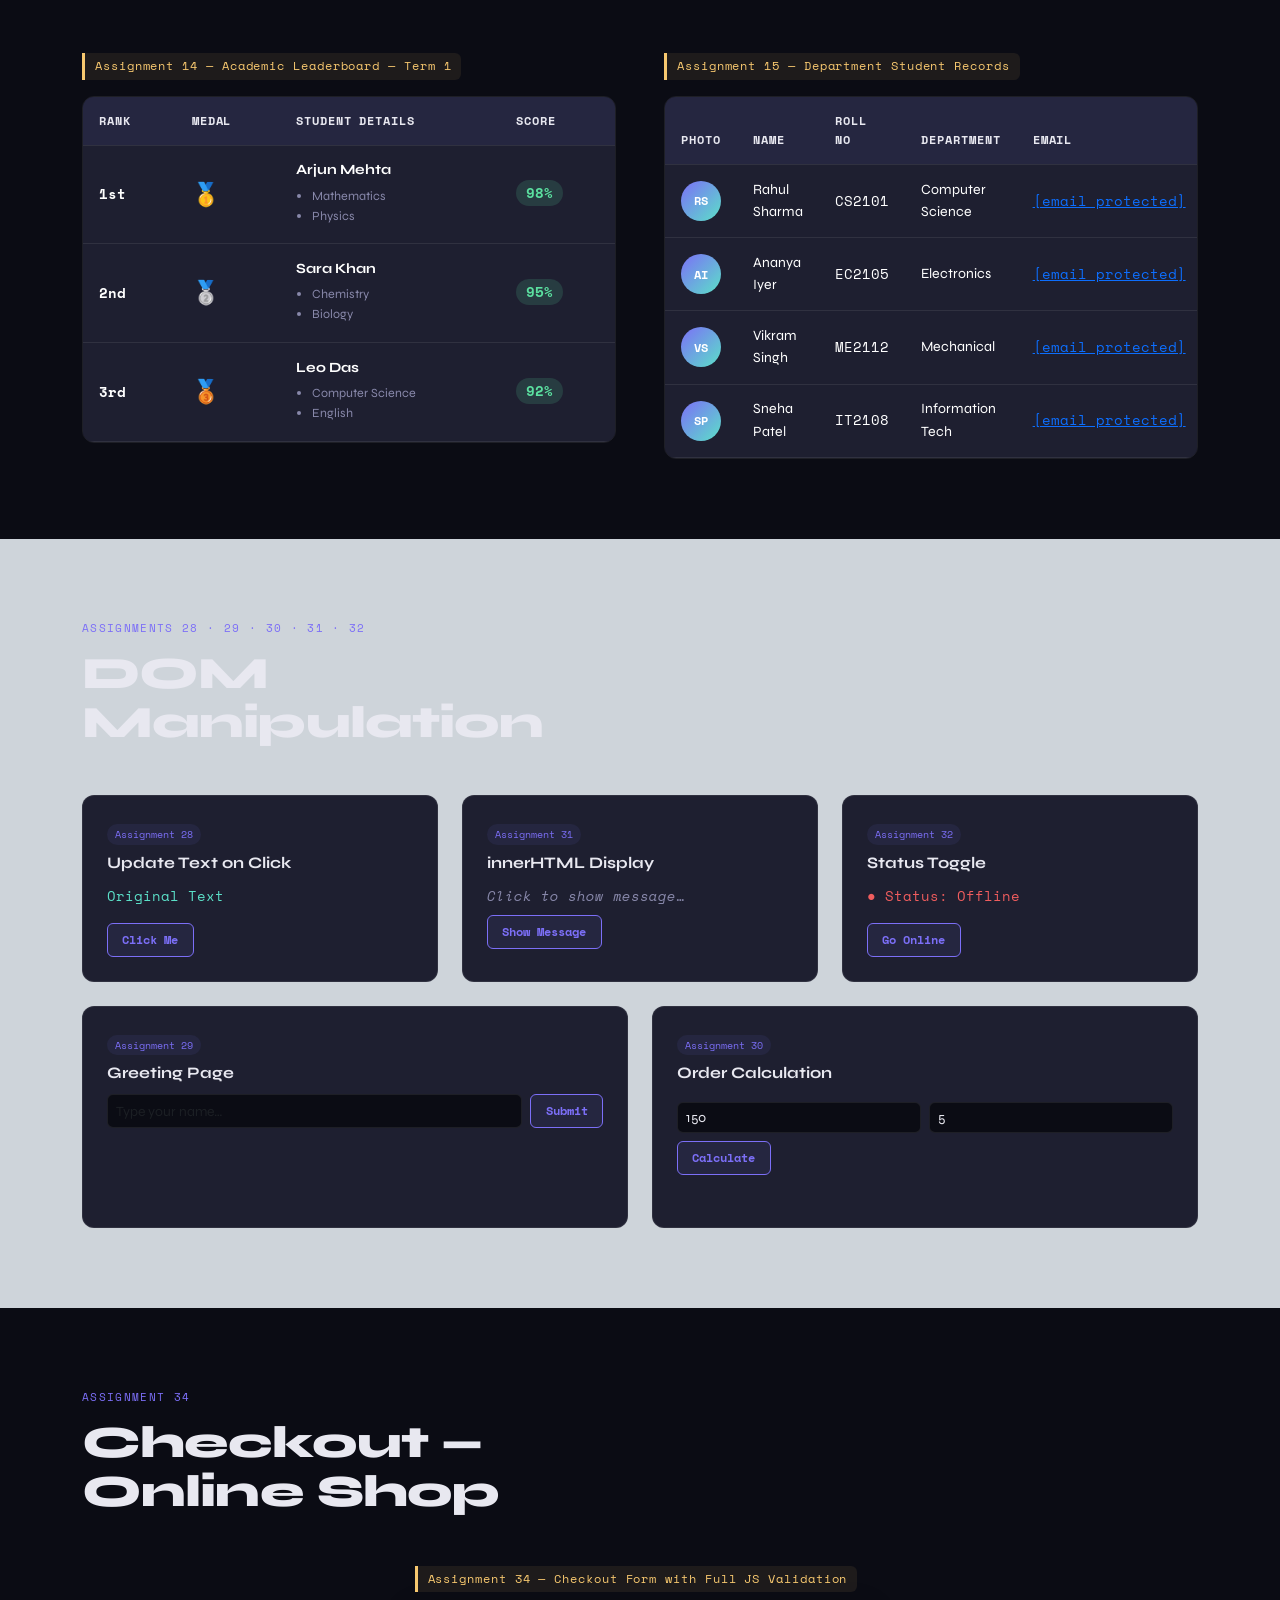
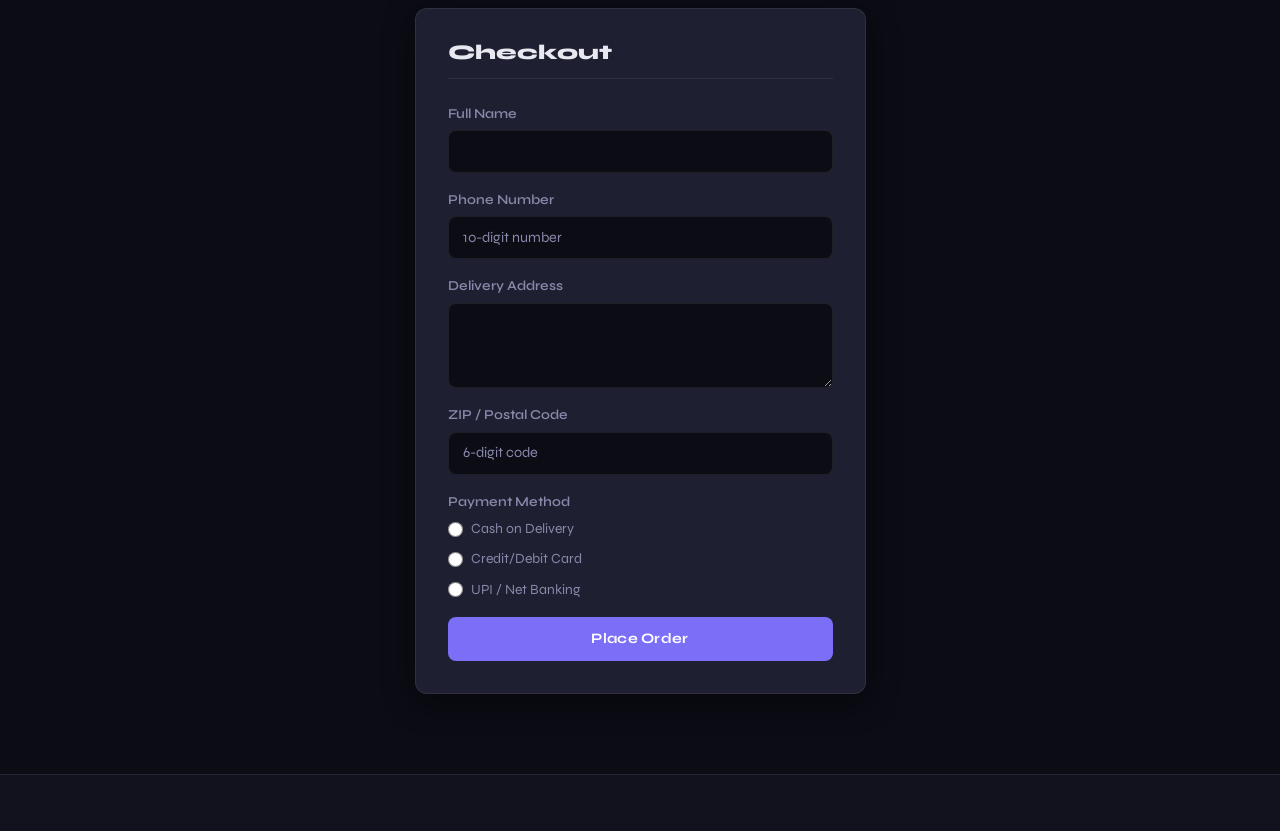
==== commit 7136f84d: "Rename page2 (1).html to page2.html" ====
--- a/page2.html
+++ b/page2.html
@@ -300,7 +300,7 @@
       <div class="col-md-4 col-lg-3" id="tooltip-product-col">
         <div class="product-card-custom position-relative">
           <div class="tooltip-wrapper">
-            <img src="https://via.placeholder.com/280x200/1a1a2e/e0e0ff?text=Wireless+Headphones" alt="Wireless Headphones" class="product-img-custom" id="productImg41">
+            <img src="https://upload.wikimedia.org/wikipedia/commons/thumb/b/b3/Headphones-Sennheiser-HD555.jpg/500px-Headphones-Sennheiser-HD555.jpg">
             <div id="tooltip41" class="product-tooltip">
               <span class="tooltip-price">Price: $59.99</span>
               <hr class="tooltip-hr">
@@ -319,7 +319,7 @@
       <!-- Assignment 19: Flexbox Product Grid -->
       <div class="col-md-4 col-lg-3">
         <div class="product-card-custom">
-          <img src="https://via.placeholder.com/280x200/1a1a2e/e0e0ff?text=Smartphone+X1" alt="Smartphone" class="product-img-custom">
+          <img src="https://upload.wikimedia.org/wikipedia/commons/thumb/6/66/Wikipedia_homepage_on_a_large_Android_phone%2C_2015-04-16.jpg/1280px-Wikipedia_homepage_on_a_large_Android_phone%2C_2015-04-16.jpg">
           <div class="p-3">
             <h5 class="product-name-custom">Smartphone X1</h5>
             <div class="product-price-custom">$699</div>
@@ -331,7 +331,7 @@
 
       <div class="col-md-4 col-lg-3">
         <div class="product-card-custom">
-          <img src="https://via.placeholder.com/280x200/1a1a2e/e0e0ff?text=Pro+Laptop+15" alt="Laptop" class="product-img-custom">
+          <img src="https://upload.wikimedia.org/wikipedia/commons/thumb/7/7b/Lenovo_Ideapad_3_20240401_121836.jpg/500px-Lenovo_Ideapad_3_20240401_121836.jpg">
           <div class="p-3">
             <h5 class="product-name-custom">Pro Laptop 15"</h5>
             <div class="product-price-custom">$1,200</div>
@@ -343,7 +343,7 @@
 
       <div class="col-md-4 col-lg-3">
         <div class="product-card-custom">
-          <img src="https://via.placeholder.com/280x200/1a1a2e/e0e0ff?text=Smartwatch" alt="Smartwatch" class="product-img-custom">
+          <img src="https://upload.wikimedia.org/wikipedia/commons/b/b8/Samsung_Galaxy_Watch.jpg">
           <div class="p-3">
             <h5 class="product-name-custom">Fitness Smartwatch</h5>
             <div class="product-price-custom">$199</div>
@@ -373,25 +373,25 @@
         </thead>
         <tbody>
           <tr>
-            <td><img src="https://via.placeholder.com/60x60/2a2a4a/e0e0ff?text=📱" alt="Phone" class="table-img"></td>
+            <td><img src="https://upload.wikimedia.org/wikipedia/commons/thumb/6/66/Wikipedia_homepage_on_a_large_Android_phone%2C_2015-04-16.jpg/1280px-Wikipedia_homepage_on_a_large_Android_phone%2C_2015-04-16.jpg"></td>
             <td>Smartphone X1</td>
             <td class="price-cell">$699</td>
             <td>High-end smartphone with OLED display and triple camera setup.</td>
           </tr>
           <tr>
-            <td><img src="https://via.placeholder.com/60x60/2a2a4a/e0e0ff?text=💻" alt="Laptop" class="table-img"></td>
+            <td><img src="https://upload.wikimedia.org/wikipedia/commons/thumb/7/7b/Lenovo_Ideapad_3_20240401_121836.jpg/500px-Lenovo_Ideapad_3_20240401_121836.jpg"></td>
             <td>Pro Laptop 15"</td>
             <td class="price-cell">$1,200</td>
             <td>Powerful laptop for creators and developers with 16GB RAM.</td>
           </tr>
           <tr>
-            <td><img src="https://via.placeholder.com/60x60/2a2a4a/e0e0ff?text=🎧" alt="Headphones" class="table-img"></td>
+            <td><img src="https://upload.wikimedia.org/wikipedia/commons/thumb/b/b3/Headphones-Sennheiser-HD555.jpg/500px-Headphones-Sennheiser-HD555.jpg"></td>
             <td>Wireless Headphones</td>
             <td class="price-cell">$150</td>
             <td>Noise-canceling over-ear headphones with 30-hour battery life.</td>
           </tr>
           <tr>
-            <td><img src="https://via.placeholder.com/60x60/2a2a4a/e0e0ff?text=⌚" alt="Watch" class="table-img"></td>
+            <td><img src="https://upload.wikimedia.org/wikipedia/commons/b/b8/Samsung_Galaxy_Watch.jpg"></td>
             <td>Fitness Smartwatch</td>
             <td class="price-cell">$199</td>
             <td>Tracks heart rate, steps, and sleep with built-in GPS.</td>
@@ -553,28 +553,28 @@
                 <td>Rahul Sharma</td>
                 <td class="mono-text">CS2101</td>
                 <td>Computer Science</td>
-                <td class="mono-text small">rahul@college.edu</td>
+                <td class="mono-text small"><a href="/cdn-cgi/l/email-protection" class="__cf_email__" data-cfemail="f0829198859cb0939f9c9c959795de959485">[email&#160;protected]</a></td>
               </tr>
               <tr>
                 <td><div class="student-avatar">AI</div></td>
                 <td>Ananya Iyer</td>
                 <td class="mono-text">EC2105</td>
                 <td>Electronics</td>
-                <td class="mono-text small">ananya@college.edu</td>
+                <td class="mono-text small"><a href="/cdn-cgi/l/email-protection" class="__cf_email__" data-cfemail="c9a8a7a8a7b0a889aaa6a5a5acaeace7acadbc">[email&#160;protected]</a></td>
               </tr>
               <tr>
                 <td><div class="student-avatar">VS</div></td>
                 <td>Vikram Singh</td>
                 <td class="mono-text">ME2112</td>
                 <td>Mechanical</td>
-                <td class="mono-text small">vikram@college.edu</td>
+                <td class="mono-text small"><a href="/cdn-cgi/l/email-protection" class="__cf_email__" data-cfemail="97e1fefce5f6fad7f4f8fbfbf2f0f2b9f2f3e2">[email&#160;protected]</a></td>
               </tr>
               <tr>
                 <td><div class="student-avatar">SP</div></td>
                 <td>Sneha Patel</td>
                 <td class="mono-text">IT2108</td>
                 <td>Information Tech</td>
-                <td class="mono-text small">sneha@college.edu</td>
+                <td class="mono-text small"><a href="/cdn-cgi/l/email-protection" class="__cf_email__" data-cfemail="1e6d707b767f5e7d7172727b797b307b7a6b">[email&#160;protected]</a></td>
               </tr>
             </tbody>
           </table>
@@ -716,14 +716,4 @@
 <!-- ═══════════════════════════════ FOOTER ═══════════════════════════════ -->
 <footer class="site-footer">
   <div class="container">
-    <div class="row align-items-center">
-      <div class="col-md-6"><span class="brand-dot"></span><strong>WebCraft</strong> — Rakshan Singh &nbsp;|&nbsp; 23BCB0062</div>
-      <div class="col-md-6 text-md-end mt-3 mt-md-0"><small>Web Programming Lab &copy; 2026. All rights reserved.</small></div>
-    </div>
-  </div>
-</footer>
-
-<script src="https://cdn.jsdelivr.net/npm/bootstrap@5.3.2/dist/js/bootstrap.bundle.min.js"></script>
-<script src="script.js"></script>
-</body>
-</html>
+  
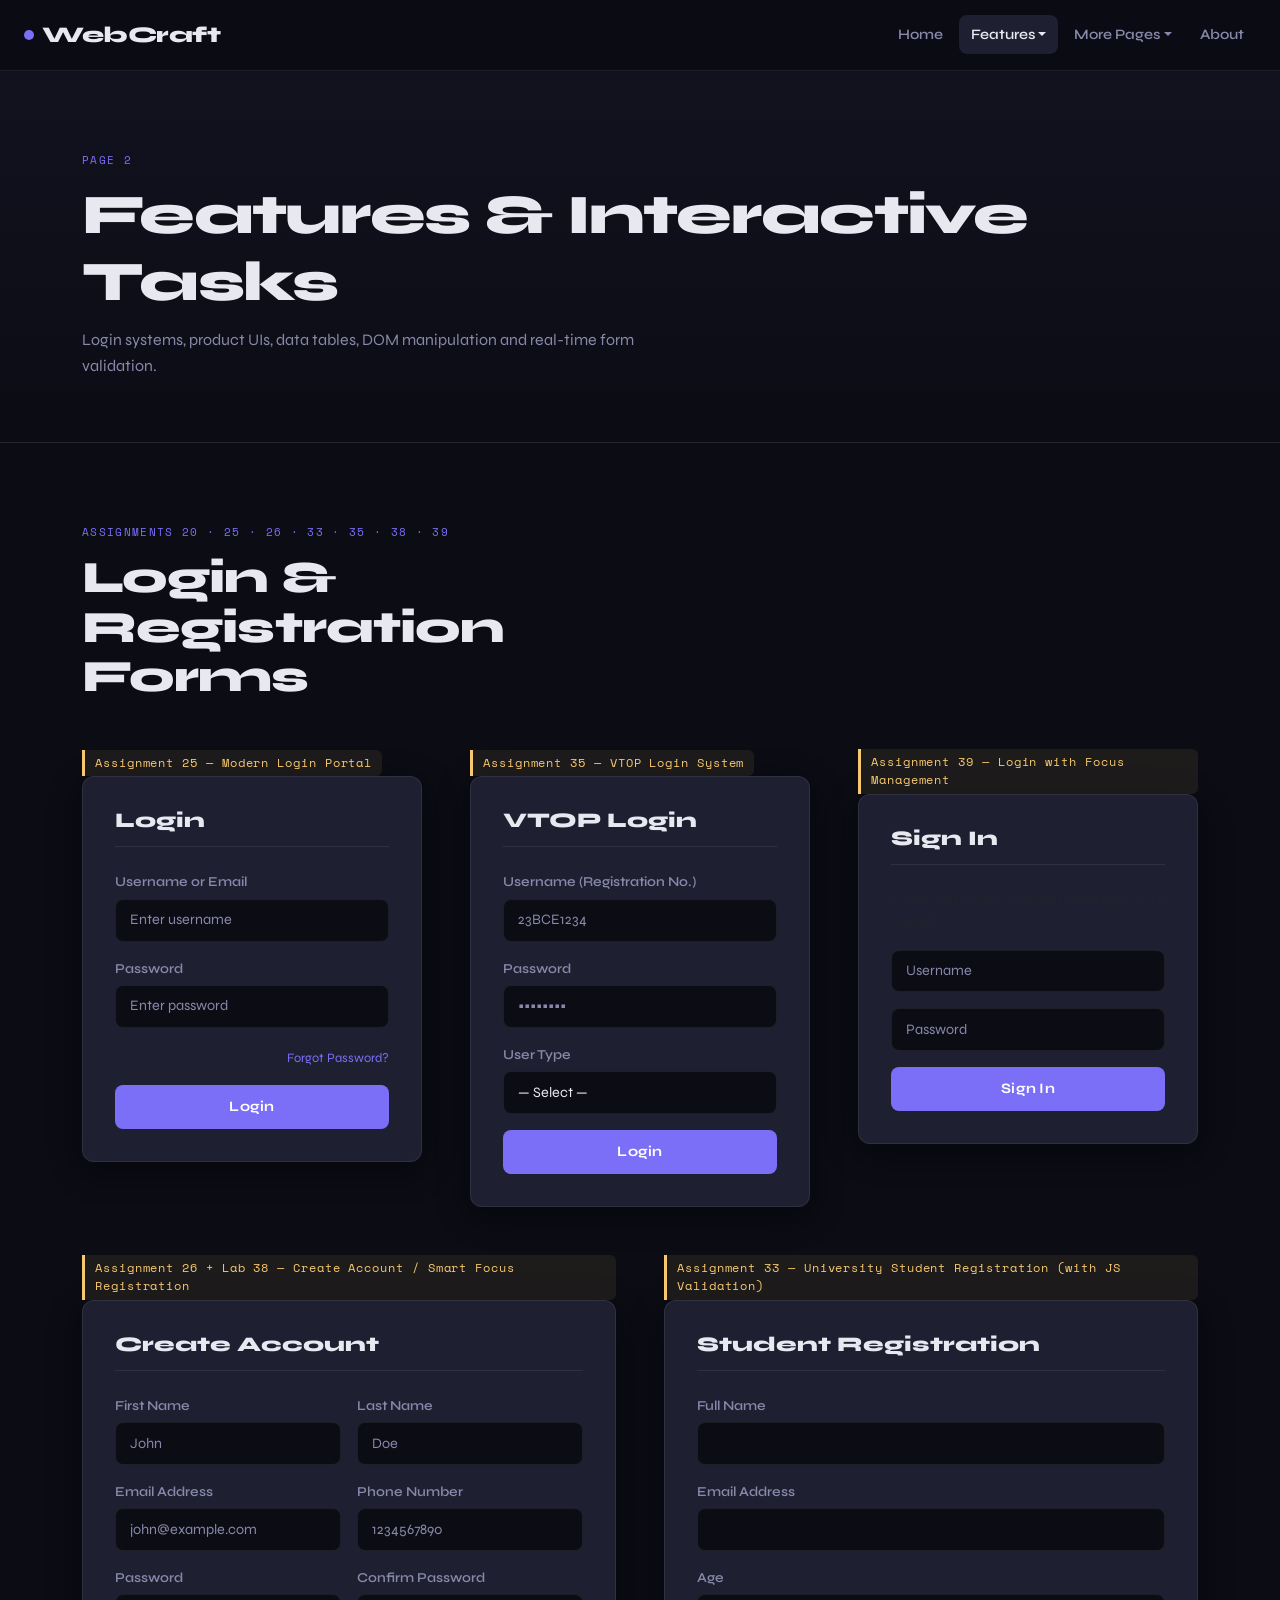
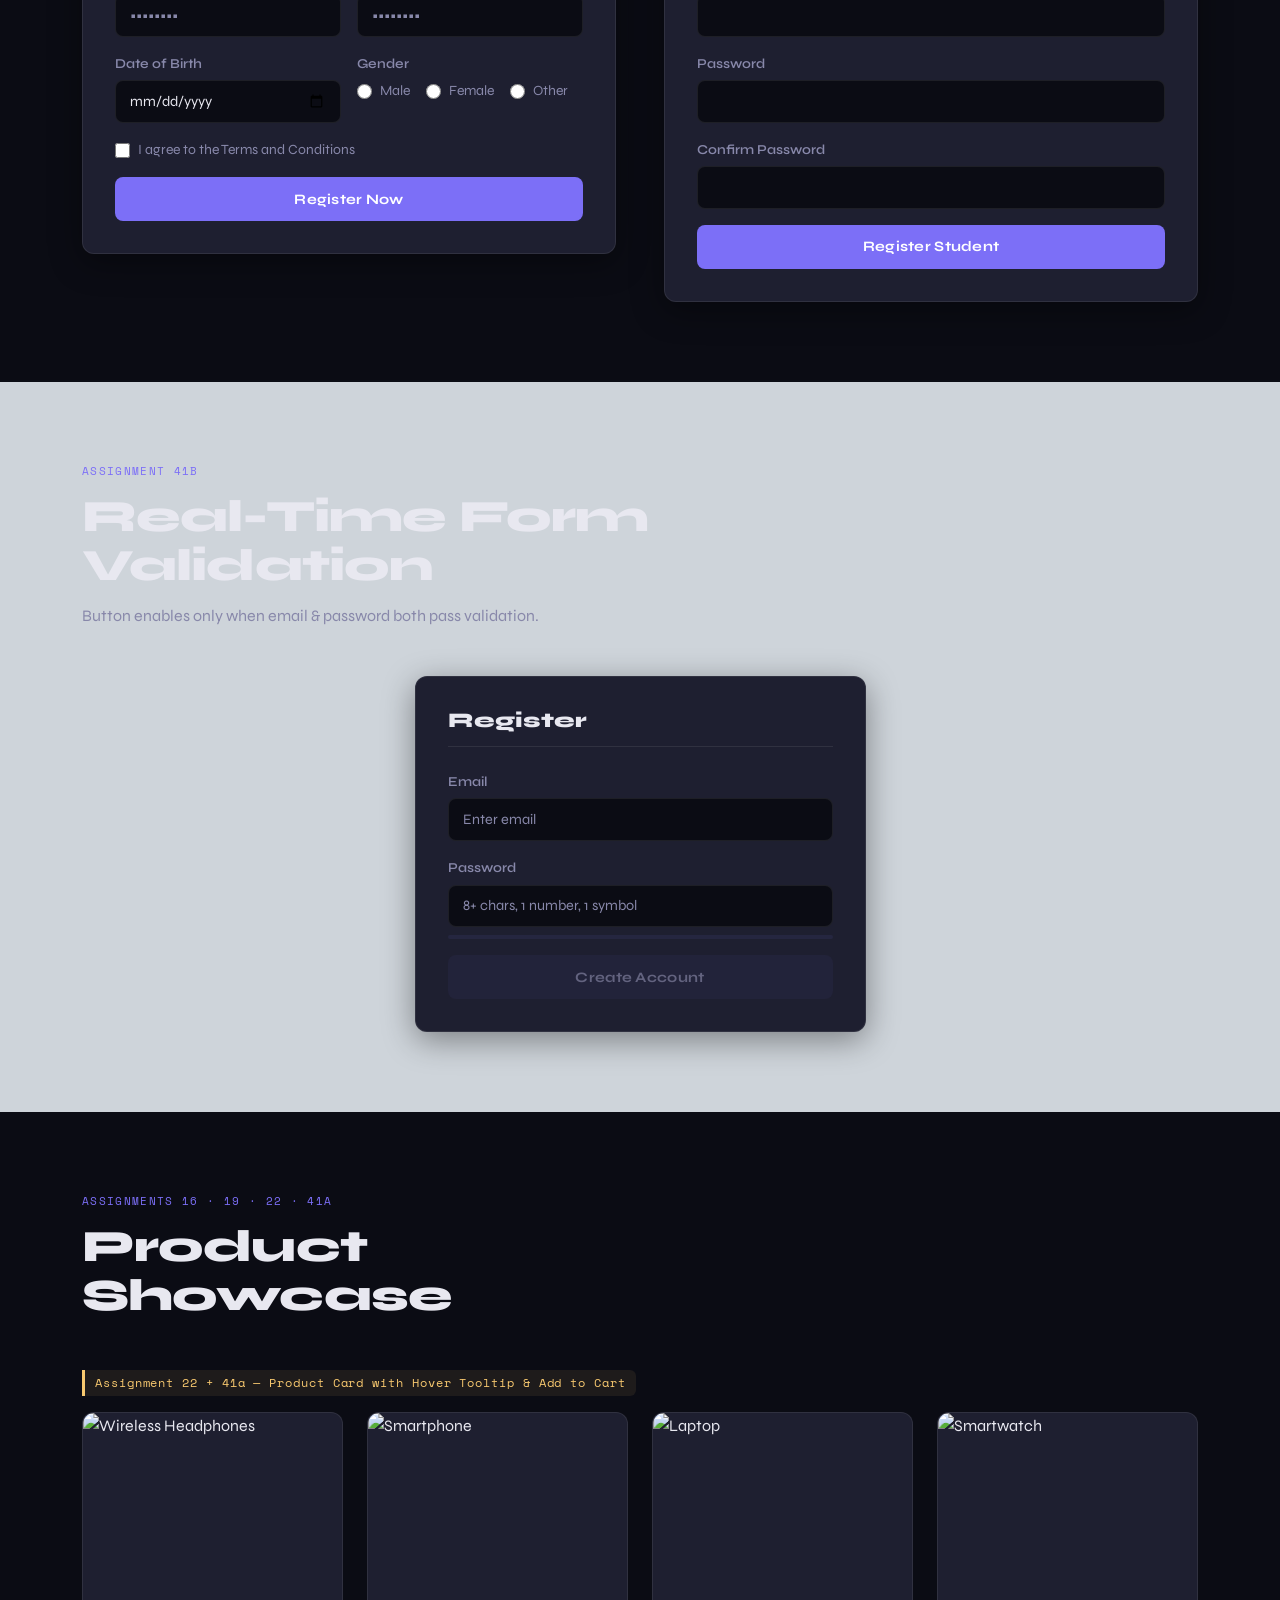
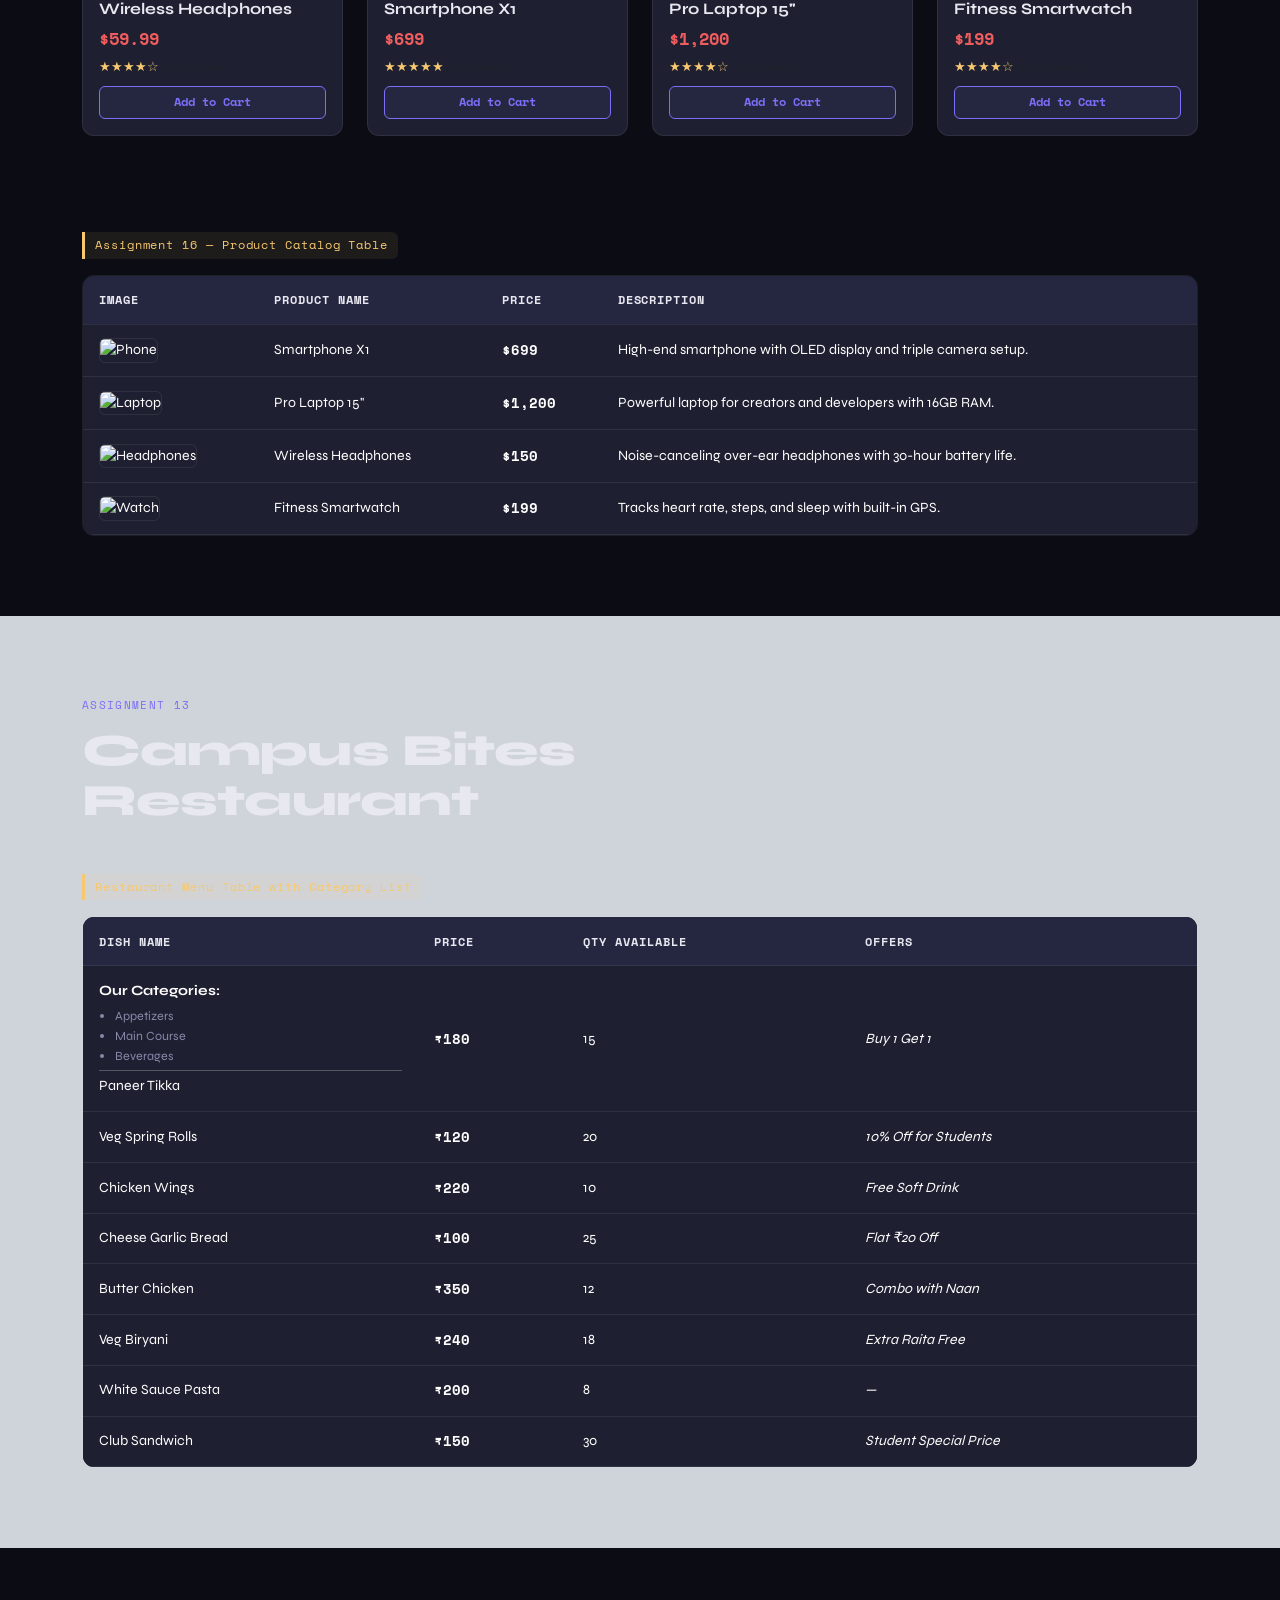
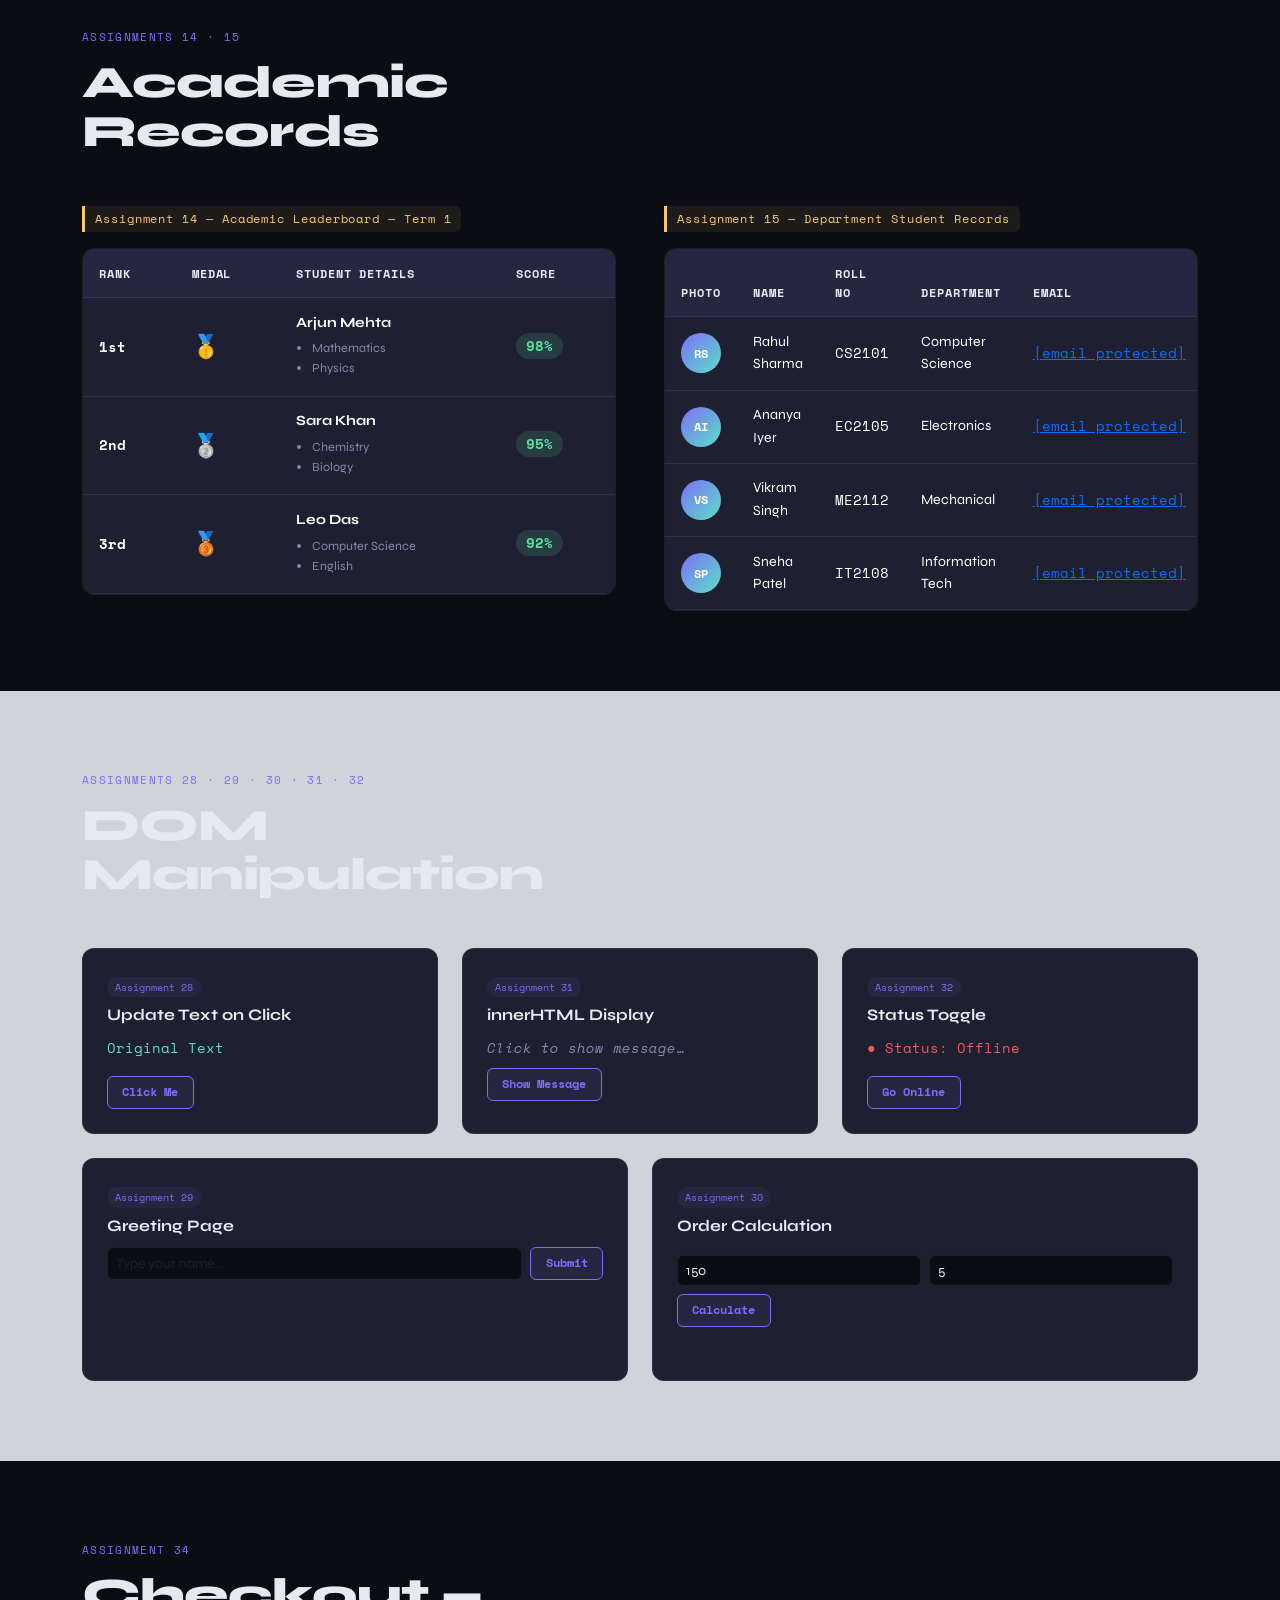
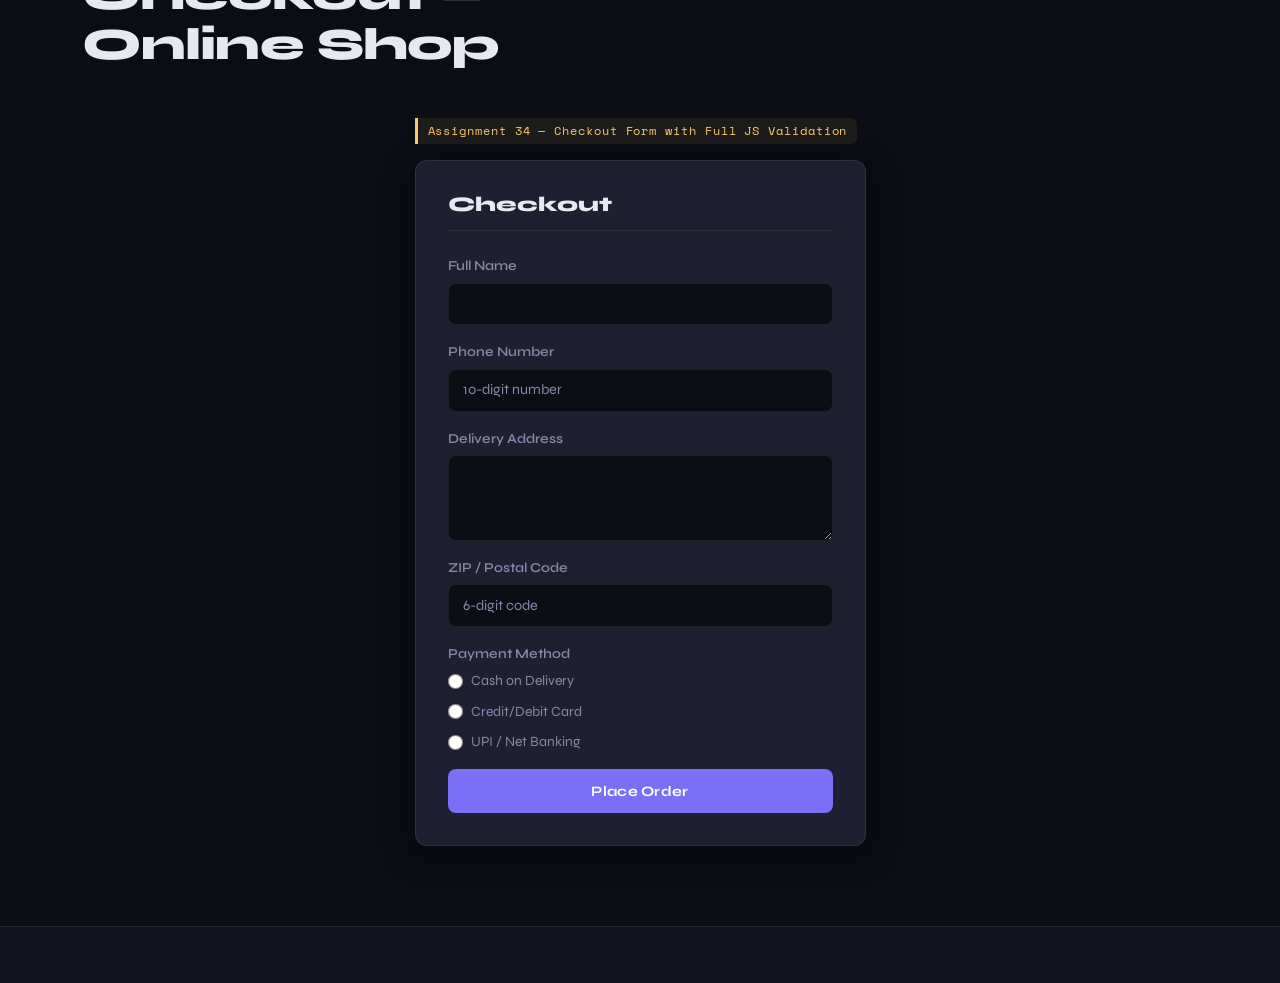
==== commit 043e9317: "Update page2.html" ====
--- a/page2.html
+++ b/page2.html
@@ -300,7 +300,7 @@
       <div class="col-md-4 col-lg-3" id="tooltip-product-col">
         <div class="product-card-custom position-relative">
           <div class="tooltip-wrapper">
-            <img src="https://upload.wikimedia.org/wikipedia/commons/thumb/b/b3/Headphones-Sennheiser-HD555.jpg/500px-Headphones-Sennheiser-HD555.jpg">
+            <img src="https://picsum.photos/seed/headphones/400/280" alt="Wireless Headphones" class="product-img-custom" id="productImg41">
             <div id="tooltip41" class="product-tooltip">
               <span class="tooltip-price">Price: $59.99</span>
               <hr class="tooltip-hr">
@@ -319,7 +319,7 @@
       <!-- Assignment 19: Flexbox Product Grid -->
       <div class="col-md-4 col-lg-3">
         <div class="product-card-custom">
-          <img src="https://upload.wikimedia.org/wikipedia/commons/thumb/6/66/Wikipedia_homepage_on_a_large_Android_phone%2C_2015-04-16.jpg/1280px-Wikipedia_homepage_on_a_large_Android_phone%2C_2015-04-16.jpg">
+          <img src="https://picsum.photos/seed/smartphone/400/280" alt="Smartphone" class="product-img-custom">
           <div class="p-3">
             <h5 class="product-name-custom">Smartphone X1</h5>
             <div class="product-price-custom">$699</div>
@@ -331,7 +331,7 @@
 
       <div class="col-md-4 col-lg-3">
         <div class="product-card-custom">
-          <img src="https://upload.wikimedia.org/wikipedia/commons/thumb/7/7b/Lenovo_Ideapad_3_20240401_121836.jpg/500px-Lenovo_Ideapad_3_20240401_121836.jpg">
+          <img src="https://picsum.photos/seed/laptop/400/280" alt="Laptop" class="product-img-custom">
           <div class="p-3">
             <h5 class="product-name-custom">Pro Laptop 15"</h5>
             <div class="product-price-custom">$1,200</div>
@@ -343,7 +343,7 @@
 
       <div class="col-md-4 col-lg-3">
         <div class="product-card-custom">
-          <img src="https://upload.wikimedia.org/wikipedia/commons/b/b8/Samsung_Galaxy_Watch.jpg">
+          <img src="https://picsum.photos/seed/watch/400/280" alt="Smartwatch" class="product-img-custom">
           <div class="p-3">
             <h5 class="product-name-custom">Fitness Smartwatch</h5>
             <div class="product-price-custom">$199</div>
@@ -373,25 +373,25 @@
         </thead>
         <tbody>
           <tr>
-            <td><img src="https://upload.wikimedia.org/wikipedia/commons/thumb/6/66/Wikipedia_homepage_on_a_large_Android_phone%2C_2015-04-16.jpg/1280px-Wikipedia_homepage_on_a_large_Android_phone%2C_2015-04-16.jpg"></td>
+            <td><img src="https://picsum.photos/seed/smartphone/80/80" alt="Phone" class="table-img"></td>
             <td>Smartphone X1</td>
             <td class="price-cell">$699</td>
             <td>High-end smartphone with OLED display and triple camera setup.</td>
           </tr>
           <tr>
-            <td><img src="https://upload.wikimedia.org/wikipedia/commons/thumb/7/7b/Lenovo_Ideapad_3_20240401_121836.jpg/500px-Lenovo_Ideapad_3_20240401_121836.jpg"></td>
+            <td><img src="https://picsum.photos/seed/laptop/80/80" alt="Laptop" class="table-img"></td>
             <td>Pro Laptop 15"</td>
             <td class="price-cell">$1,200</td>
             <td>Powerful laptop for creators and developers with 16GB RAM.</td>
           </tr>
           <tr>
-            <td><img src="https://upload.wikimedia.org/wikipedia/commons/thumb/b/b3/Headphones-Sennheiser-HD555.jpg/500px-Headphones-Sennheiser-HD555.jpg"></td>
+            <td><img src="https://picsum.photos/seed/headphones/80/80" alt="Headphones" class="table-img"></td>
             <td>Wireless Headphones</td>
             <td class="price-cell">$150</td>
             <td>Noise-canceling over-ear headphones with 30-hour battery life.</td>
           </tr>
           <tr>
-            <td><img src="https://upload.wikimedia.org/wikipedia/commons/b/b8/Samsung_Galaxy_Watch.jpg"></td>
+            <td><img src="https://picsum.photos/seed/watch/80/80" alt="Watch" class="table-img"></td>
             <td>Fitness Smartwatch</td>
             <td class="price-cell">$199</td>
             <td>Tracks heart rate, steps, and sleep with built-in GPS.</td>
